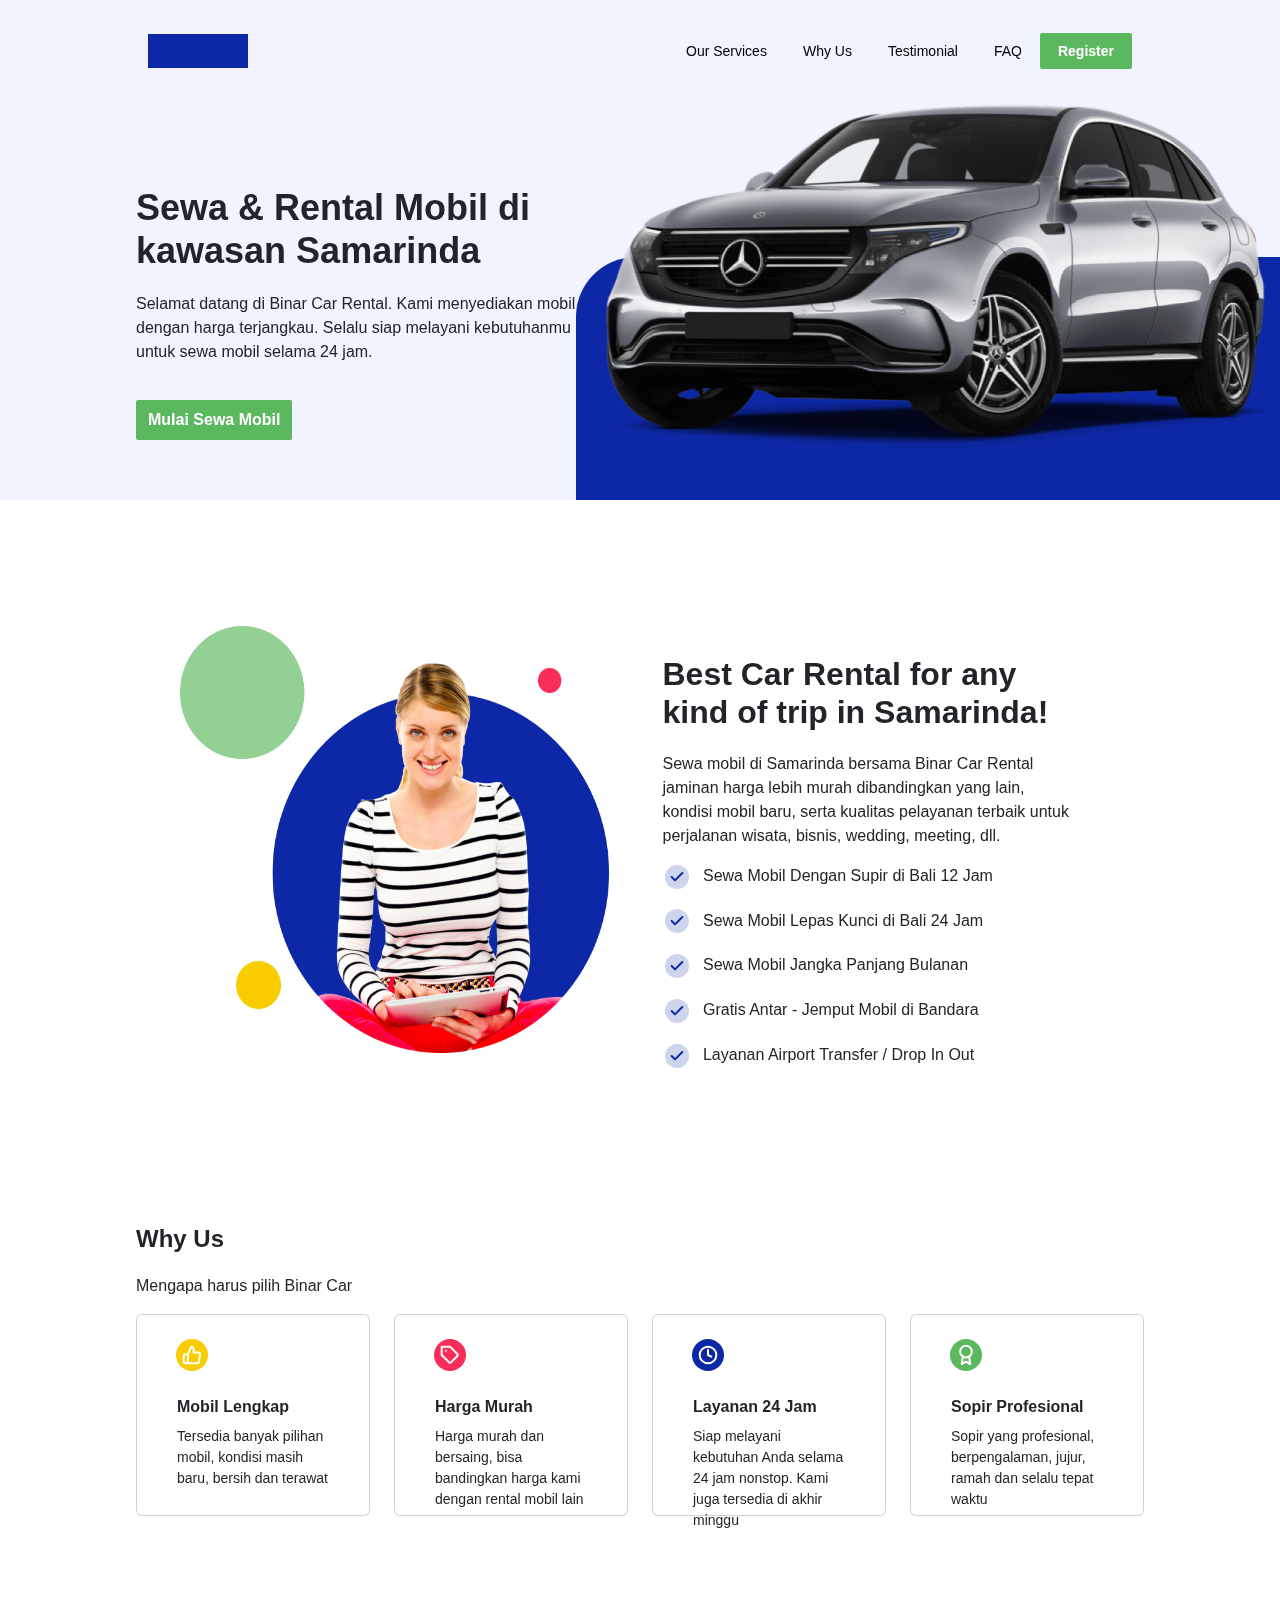
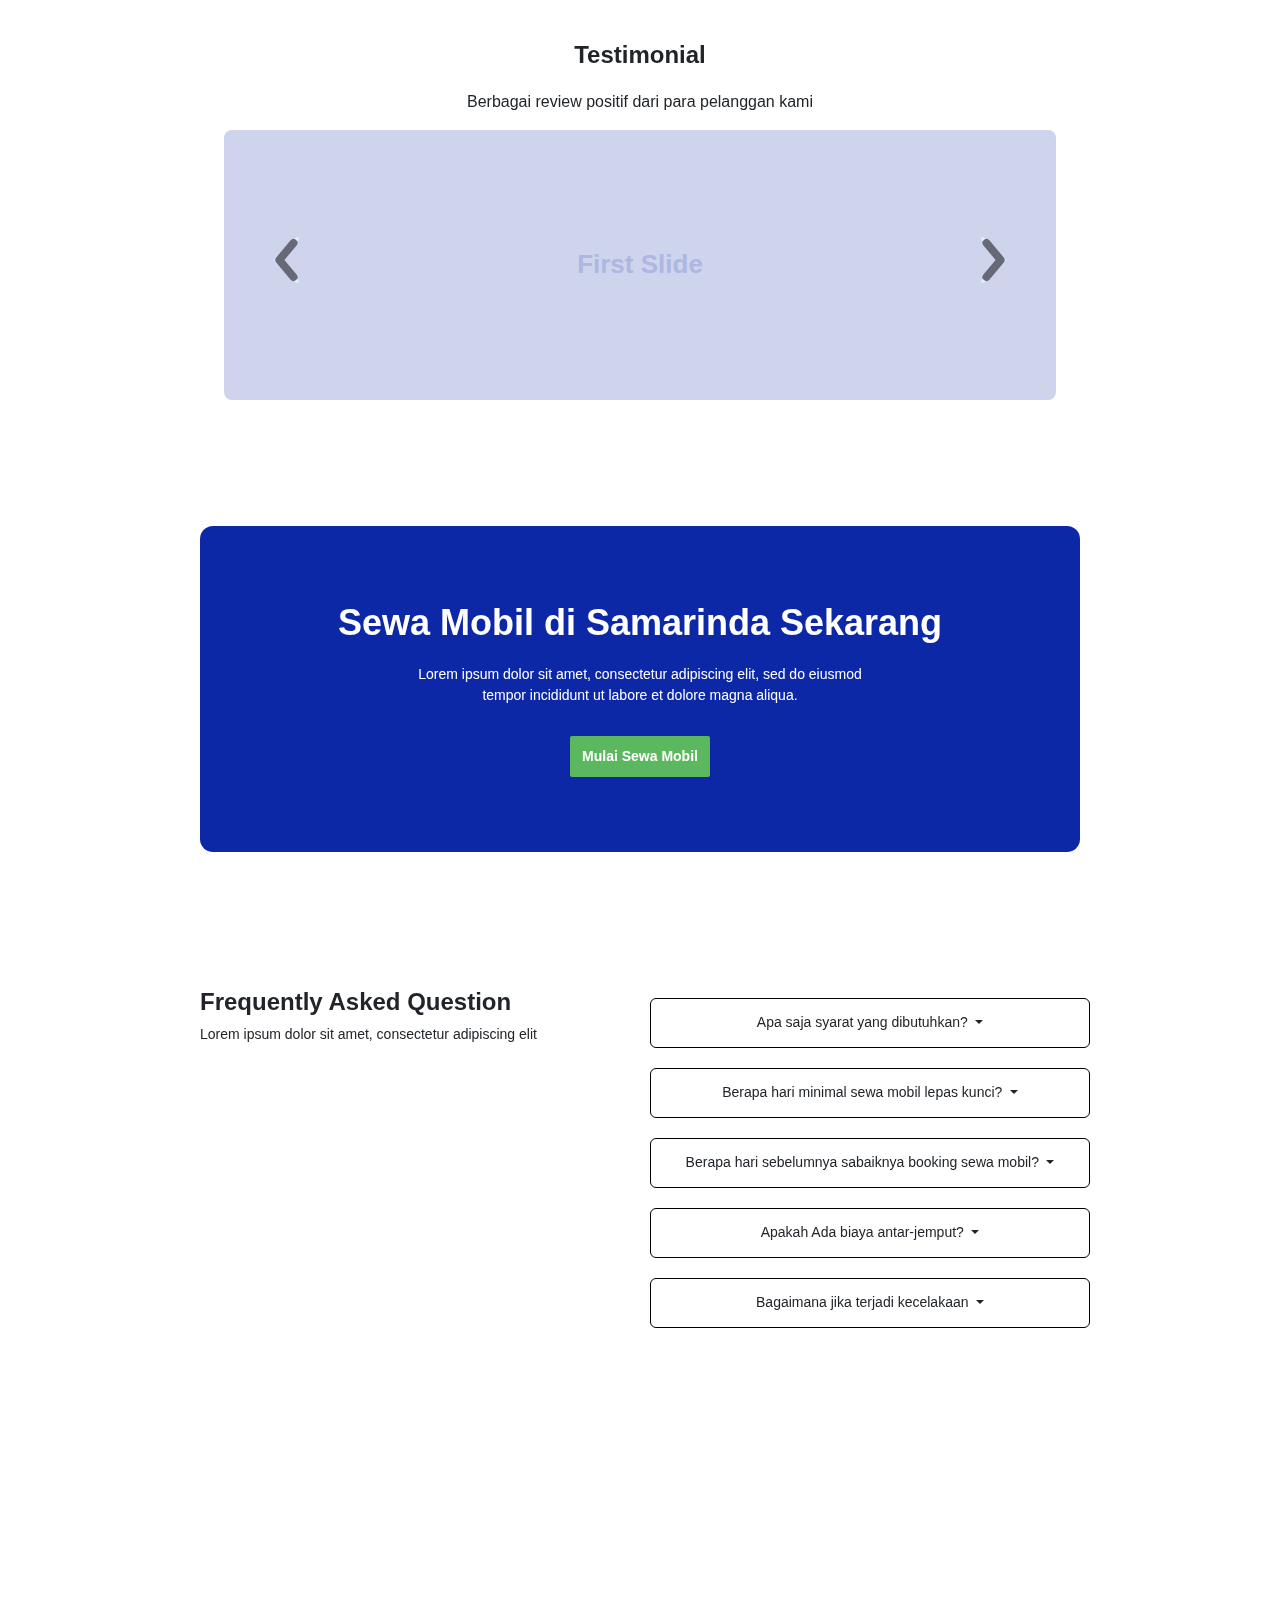
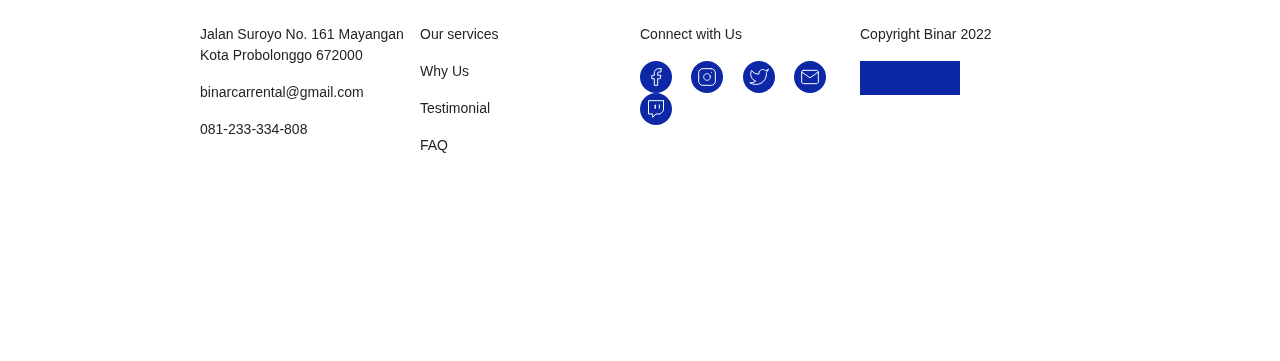
==== index.html @ afb38fce "perpindan seluruh aset ke folder assets" ====
<!DOCTYPE html>
<html lang="en">
<head>
    <meta charset="UTF-8">
    <meta name="viewport" content="width=device-width, initial-scale=1.0">
    <title>Document</title>
    <link rel="stylesheet" href="assets/css/bootstrap.min.css">
    <link rel="stylesheet" href="assets/css/style.css">
    <link href="https://cdn.jsdelivr.net/npm/bootstrap@5.3.1/dist/css/bootstrap.min.css" rel="stylesheet" integrity="sha384-4bw+/aepP/YC94hEpVNVgiZdgIC5+VKNBQNGCHeKRQN+PtmoHDEXuppvnDJzQIu9" crossorigin="anonymous">
</head>
<body>
    <div id="hero">
        <nav id="container-navigation" class="navbar navbar-expand-lg">
            <div class="container-fluid">
                <a class="navbar-brand" href="#"></a>
                <button class="navbar-toggler" type="button" data-bs-toggle="collapse" data-bs-target="#navbarNav" aria-controls="navbarNav" aria-expanded="false" aria-label="Toggle navigation">
                    <span class="navbar-toggler-icon"></span>
                </button>            
                <div id="layer"></div>
                <div class="collapse navbar-collapse" id="navbarNav">
                    <ul class="navbar-nav ms-auto">
                        <li class="nav-item">
                            <a class="nav-link active" aria-current="page" href="#main">Our Services</a>
                        </li>
                        <li class="nav-item ">
                            <a class="nav-link active" href="#why-us">Why Us</a>
                        </li>
                        <li class="nav-item ">
                            <a class="nav-link active" href="#testimonial">Testimonial</a>
                        </li>
                        <li class="nav-item ">
                            <a class="nav-link active" href="#fqa">FAQ</a>
                        </li>
                        <li class="nav-item register-button">
                            <a class="nav-link active" href="#">Register</a>
                        </li>
                    </ul>
                </div>
                <div id="sidebar">
                    <div id="container-sidebar" class="none">
                        <span id="cbr">
                            <a href="#">CBR</a>
                        </span>
                        <span id="exit">
                            <button><img src="assets/img/fi_x.svg" width="24px" alt=""></button>
                        </span>
                    </div>
                </div>
            </div>
        </nav>
        <div id="hero-content">
            <div id="hero-text">
                <h1>Sewa &amp; Rental Mobil di<br>
                    kawasan Samarinda
                </h1>
                <p>
                    Selamat datang di Binar Car Rental. Kami menyediakan mobil kualitas<br>dengan harga terjangkau. Selalu siap melayani kebutuhanmu<br>untuk sewa mobil selama 24 jam.
                </p>
                <a class="nav-link active" href="#">Mulai Sewa Mobil</a>
            </div>
            <div id="hero-image">
                <img src="assets/img/img_car.png" alt="">
            </div>
        </div>
    </div>
    <div id="main" class="d-flex justify-content-center">
        <div id="main-image">
            <img src="assets/img/img_service.png" alt="">
        </div>
        <div id="main-content">
            <h2>Best Car Rental for any kind of trip in Samarinda!</h2>
            <p>Sewa mobil di Samarinda bersama Binar Car Rental jaminan harga lebih murah dibandingkan yang lain, kondisi mobil baru, serta kualitas pelayanan terbaik untuk perjalanan wisata, bisnis, wedding, meeting, dll.</p>
            <ul>
                <li>
                    <img src="assets/img/check-list.svg" alt="" class="check-icon">
                    <span>Sewa Mobil Dengan Supir di Bali 12 Jam</span>
                </li>
                <li>
                    <img src="assets/img/check-list.svg" alt="" class="check-icon">
                    <span>Sewa Mobil Lepas Kunci di Bali 24 Jam</span>
                </li>
                <li>
                    <img src="assets/img/check-list.svg" alt="" class="check-icon">
                    <span>Sewa Mobil Jangka Panjang Bulanan</span>
                </li>
                <li>
                    <img src="assets/img/check-list.svg" alt="" class="check-icon">
                    <span>Gratis Antar - Jemput Mobil di Bandara</span>
                </li>
                <li>
                    <img src="assets/img/check-list.svg" alt="" class="check-icon">
                    <span>Layanan Airport Transfer / Drop In Out</span>
                </li>
            </ul>
        </div>
    </div>
    <div id="why-us">
        <h2>Why Us</h2>
        <p>Mengapa harus pilih Binar Car</p>
        <div id="card">
            <div id="card-container" class="row row-cols-1 row-cols-md-4 g-4">
                <div class="col">
                  <div class="card p-4">
                    <img src="assets/img/icon_complete.svg" class="card-img-top" alt="...">
                    <div class="card-body">
                      <h5 class="card-title">Mobil Lengkap</h5>
                      <p class="card-text">Tersedia banyak pilihan mobil, kondisi masih baru, bersih dan terawat</p>
                    </div>
                  </div>
                </div>
                <div class="col">
                  <div class="card p-4">
                    <img src="assets/img//icon_price.svg" class="card-img-top" alt="...">
                    <div class="card-body">
                      <h5 class="card-title">Harga Murah</h5>
                      <p class="card-text">Harga murah dan bersaing, bisa bandingkan harga kami dengan rental mobil lain</p>
                    </div>
                  </div>
                </div>
                <div class="col">
                  <div class="card p-4">
                    <img src="assets/img/icon_24hrs.svg" class="card-img-top" alt="...">
                    <div class="card-body">
                      <h5 class="card-title">Layanan 24 Jam</h5>
                      <p class="card-text">Siap melayani kebutuhan Anda selama 24 jam nonstop. Kami juga tersedia di akhir minggu</p>
                    </div>
                  </div>
                </div>
                <div class="col">
                  <div class="card p-4">
                    <img src="assets/img/icon_professional.svg" class="card-img-top" alt="...">
                    <div class="card-body">
                      <h5 class="card-title">Sopir Profesional</h5>
                      <p class="card-text">Sopir yang profesional, berpengalaman, jujur, ramah dan selalu tepat waktu</p>
                    </div>
                  </div>
                </div>
              </div>
        </div>
    </div>
    <div id="testimonial">
        <h2>Testimonial</h2>
        <p>Berbagai review positif dari para pelanggan kami</p>
        
        <div id="carouselExample" class="carousel slide">
            <div class="carousel-inner">
                <div class="carousel-item active">
                    <div class="w-100">
                        <p>First Slide</p>
                    </div>
                </div>
                <div class="carousel-item">
                  <div class="w-100">
                        <p>Second Slide</p>
                    </div>
                </div>
                <div class="carousel-item">
                    <div class="w-100">
                        <p>Third Slide</p>
                    </div>
                </div>
            </div>
            <button class="carousel-control-prev" type="button" data-bs-target="#carouselExample" data-bs-slide="prev">
              <img src="assets/img/Left button.svg" class="carousel-control-prev-icon" aria-hidden="true">
              <span class="visually-hidden">Previous</span>
            </button>
            <button class="carousel-control-next" type="button" data-bs-target="#carouselExample" data-bs-slide="next">
              <img src="assets/img/Right button.svg" class="carousel-control-next-icon" aria-hidden="true">
              <span class="visually-hidden">Next</span>
            </button>
          </div>
    
        </div>
    </div>
    <div id="started">
        <div id="container-started">
            <div id="started-content">
                <h2>Sewa Mobil di Samarinda Sekarang</h2>
                <p>Lorem ipsum dolor sit amet, consectetur adipiscing elit, sed do eiusmod tempor incididunt ut labore et dolore magna aliqua. </p>
                <a id="rentcar" class="nav-link active" href="#">Mulai Sewa Mobil</a>
            </div>
        </div>
    </div>
    <div id="fqa">
        <div id="container-fqa">
            <div id="left-fqa">
                <h2>Frequently Asked Question</h2>
                <p>Lorem ipsum dolor sit amet, consectetur adipiscing elit</p>
            </div>
            <div id="right-fqa" class="dropdown">
                <button class="btn dropdown-toggle" type="button" data-bs-toggle="dropdown" aria-expanded="false">
                    Apa saja syarat yang dibutuhkan?
                </button>
                <button class="btn dropdown-toggle" type="button" data-bs-toggle="dropdown" aria-expanded="false">
                    Berapa hari minimal sewa mobil lepas kunci?
                </button>
                <button class="btn dropdown-toggle" type="button" data-bs-toggle="dropdown" aria-expanded="false">
                    Berapa hari sebelumnya sabaiknya booking sewa mobil?
                </button>
                <button class="btn dropdown-toggle" type="button" data-bs-toggle="dropdown" aria-expanded="false">
                    Apakah Ada biaya antar-jemput?
                </button>
                <button class="btn dropdown-toggle" type="button" data-bs-toggle="dropdown" aria-expanded="false">
                    Bagaimana jika terjadi kecelakaan
                </button>
            </div>
        </div>
    </div>
    <div id="footer">
        <div id="container-footer">
            <div>
                <p>Jalan Suroyo No. 161 Mayangan Kota Probolonggo 672000</p>
                <p>binarcarrental@gmail.com</p>
                <p>081-233-334-808</p>
            </div>
            <div>
                <p>Our services</p>
                <p>Why Us</p>
                <p>Testimonial</p>
                <p>FAQ</p>
            </div>
            <div class="connect">
                <p>Connect with Us</p>
                <div class="social">
                    <img src="assets/img/icon_facebook.svg" alt="">
                    <img src="assets/img/icon_instagram.svg" alt="">
                    <img src="assets/img/icon_twitter.svg" alt="">
                    <img src="assets/img/icon_mail.svg" alt="">
                    <img src="assets/img/icon_twitch.svg" alt="">
                </div>
            </div>
            <div>
                <p>Copyright Binar 2022</p>
                <a id="copyright" href="#"></a>
            </div>
        </div>
    </div>
<script src="assets/js/bootstrap.min.js"></script>
<script src="assets/js/script.js"></script>
<script src="https://cdn.jsdelivr.net/npm/bootstrap@5.3.1/dist/js/bootstrap.bundle.min.js" integrity="sha384-HwwvtgBNo3bZJJLYd8oVXjrBZt8cqVSpeBNS5n7C8IVInixGAoxmnlMuBnhbgrkm" crossorigin="anonymous"></script>
</body>
</html>
---- assets/css/style.css ----
*{
    font-family: Helvetica;
    padding:0;
    margin:0
    line-height:20px;
    /* border:1px solid black; */
}

#container-navigation{
    /* background-color:#F1F3FF; */
}

#hero{
    padding:25px 136px;
    height:500px;
    background-color:#F1F3FF;
    position:relative;
    width:100vw;
}


#layer{
    position: fixed;
    top: 0;
    bottom: 0;
    left: 0;
    right: 0;
    background-color: black;
    opacity: 0;
    z-index: -1;
    transition: opacity 0.3s ease;
}

.navbar-brand{
    background-color:#0D28A6;
    width:100px;
    height:34px;
}

#sidebar{
    position: fixed;
    top: 0;
    bottom: 0;
    left: 50%;
    right: 0;
    background-color: white;
    opacity: 0.1;
    z-index: -1;
    padding:20px;
}

#sidebar a{
    text-decoration:none;
    font-size:14px;
    font-weight:700;
    color: black;
}

#sidebar #exit{
    float:right;
}


#layer.active {
    opacity: 0.4;
    z-index: 1;
}

#sidebar.active{
    opacity: 1;
    z-index: 2;
}

.display{
    display:block;
}

.none{
    display:none;
}

#container-sidebar{
    z-index:4;
    /* background-color:#0D28A6; */
}

#navbarNav ul li{
    padding:0 10px;
    font-weight: 400;
    font-size: 14px;
    line-height:20px;
}

#navbarNav ul li button{
    margin-top:-5px;
}

#navbarNav ul .register-button{
    background-color:#5CB85F;
    font-weight:700;
    border-radius:2px;
}

#navbarNav ul .register-button a{
    color:white;
}

#hero-image{
    position:absolute;
    right:0;
    bottom:0;
}

#hero-image img{
    width:704px;
    height:407px;
}

#hero-text{
    position:absolute;
    bottom:60px;
}

#hero-text h1{
    font-weight:700;
    font-size:36px;
    margin-bottom:20px;
}

#hero-text a{
    background-color:#5CB85F;
    display:inline-block;
    color:white;
    padding:8px 12px;
    border-radius:2px;
    font-weight:700;
    margin-top:20px;
}

#main{
    margin-top:100px;
    padding:25px 136px;
    height:500px;
    position:relative;
    display:flex;
    gap:24px;
}

#main-image img{
    width:429px;
    height:428px;
}

#main-content{
    width:468px;
    padding:30px;
    height:356px;
}

#main-content ul{
    list-style-type:none;
    margin-left:-30px;
}

#main-content ul li{
    margin-bottom:20px;
}

#main-content ul li span{
    margin-left:10px;
}

#main h2{
    font-weight:700; 
    margin-bottom:20px;  
}

#why-us{
    margin-top:100px;
    padding:25px 136px;
}

#why-us h2{
    font-size:24px;
    font-weight:700;
    margin-bottom:20px;
}

#card img{
    width:32px;
    margin-left:15px;
}

#card .card-title{
    font-size:16px;
    font-weight:700;
    margin: 10px 0;
}

#card .card-text{
    font-size:14px;
}

#card-container .card-body{
    height:120px;
}

#testimonial {
    width:832px;
    margin:auto;
    text-align:center;
    margin-top:100px;
}

#testimonial h2{
    font-size:24px;
    font-weight:700;
    margin-bottom:20px;
}

#testimonial .review{
    background-color:blue;   
}

#carouselExample{
    height:260px;
}

#carouselExample button img{
    width:56.77px;
    height:68px;
}

.carousel-item div{
    background-color:#CFD4ED;
    height:270px;
    display:flex;
    border-radius:8px;
}

.carousel-item div p{
    margin:auto;
    font-size:26px;
    font-weight:700;
    color:#AEB7E1;
}

#started {
    height:326px;
    background-color: #0D28A6;
    margin:136px 200px;
    border-radius:13px;
    display:flex;
}

#container-started{
    margin:auto;
    text-align:center;
}

#container-started h2{
    font-weight:700;
    font-size:36px;
    color:white;
    margin-bottom:20px;
}

#container-started p{
    color:white;
    font-size:14px;
    margin:auto;
    font-weight:300;
    width:468px;
}

#rentcar{
    background-color:#5CB85F;
    color:white;
    width:140px;
    padding:10px;
    margin:auto;
    border-radius:2px;
    font-size:14px;
    font-weight:700;
    margin-top:30px;
}

#fqa {
    margin:136px 200px;
    height:500px;
}

#container-fqa{
    display:flex;
    flex-wrap:wrap;
}

#container-fqa div{
    width:50%;
    height:500px;
}

#left-fqa h2{
    font-size:24px;
    font-weight:700;
}

#left-fqa p{
    font-size:14px;
}

#right-fqa button{
    width:100%;
    display:inline-block;
    margin:10px;
    border:1px solid black;
    height:50px;
    font-size:14px;
}

#footer{
    margin:136px 200px 0 200px;
    height:300px;
}

#container-footer{
    display:flex;
    flex-wrap:wrap;
}

#container-footer div{
    height:300px;
    width:calc(100%/4);
}

#container-footer div p{
    font-size:14px;
}

#container-footer div .social{
    width:100%;
}

#container-footer div .social img{
    margin-right:15px;
    width:32px;
}

#container-footer #copyright{
    background-color:#0D28A6;
    width:100px;
    height:34px;
    display:inline-block;
}

@media only screen and (max-width: 990px) {
    body{
        overflow-x:hidden;
    }

    nav {
        margin-bottom:50px;
    }
    #hero {
        padding:25px;
        height:800px;
    }

    #hero-text{
        width:328px;
        position:static;
        margin:auto;
    }

    #hero-image img{
        width:344.22px;
        height:199px;
    }

    #main{
        flex-wrap:wrap;
        padding:25px;
        height:800px;
    }

    #main-image img{
        width:252px;
        height:228px;
    }

    #main-content h2 {
        margin-top:-50px;
    }

    #why-us{
        padding:25px;
        margin-top:0;
    }

    #why-us h2, #why-us p{
        text-align:center;
    }

    #testimonial{
        width:100vw;
        padding:25px;
        margin-bottom:100px;
    }

    #started{
        margin:20px auto;
        width:90vw;
        padding:100px;
        height:100%;
    }

    #container-started p{
        width:100%;
    }

    #fqa {
        margin:100px auto;
        height:500px;
    }

    #container-fqa div{
        width:100%;
        height:500px;
        text-align:center;
    }

    #right-fqa{
        margin: -400px 20px 0;
    }

    #container-footer div{
        height:140px;
        width:100%;
    }

    #footer{
        margin:20px;
    }

    #container-footer .connect{
        margin-top:40px;
    }
    
  }
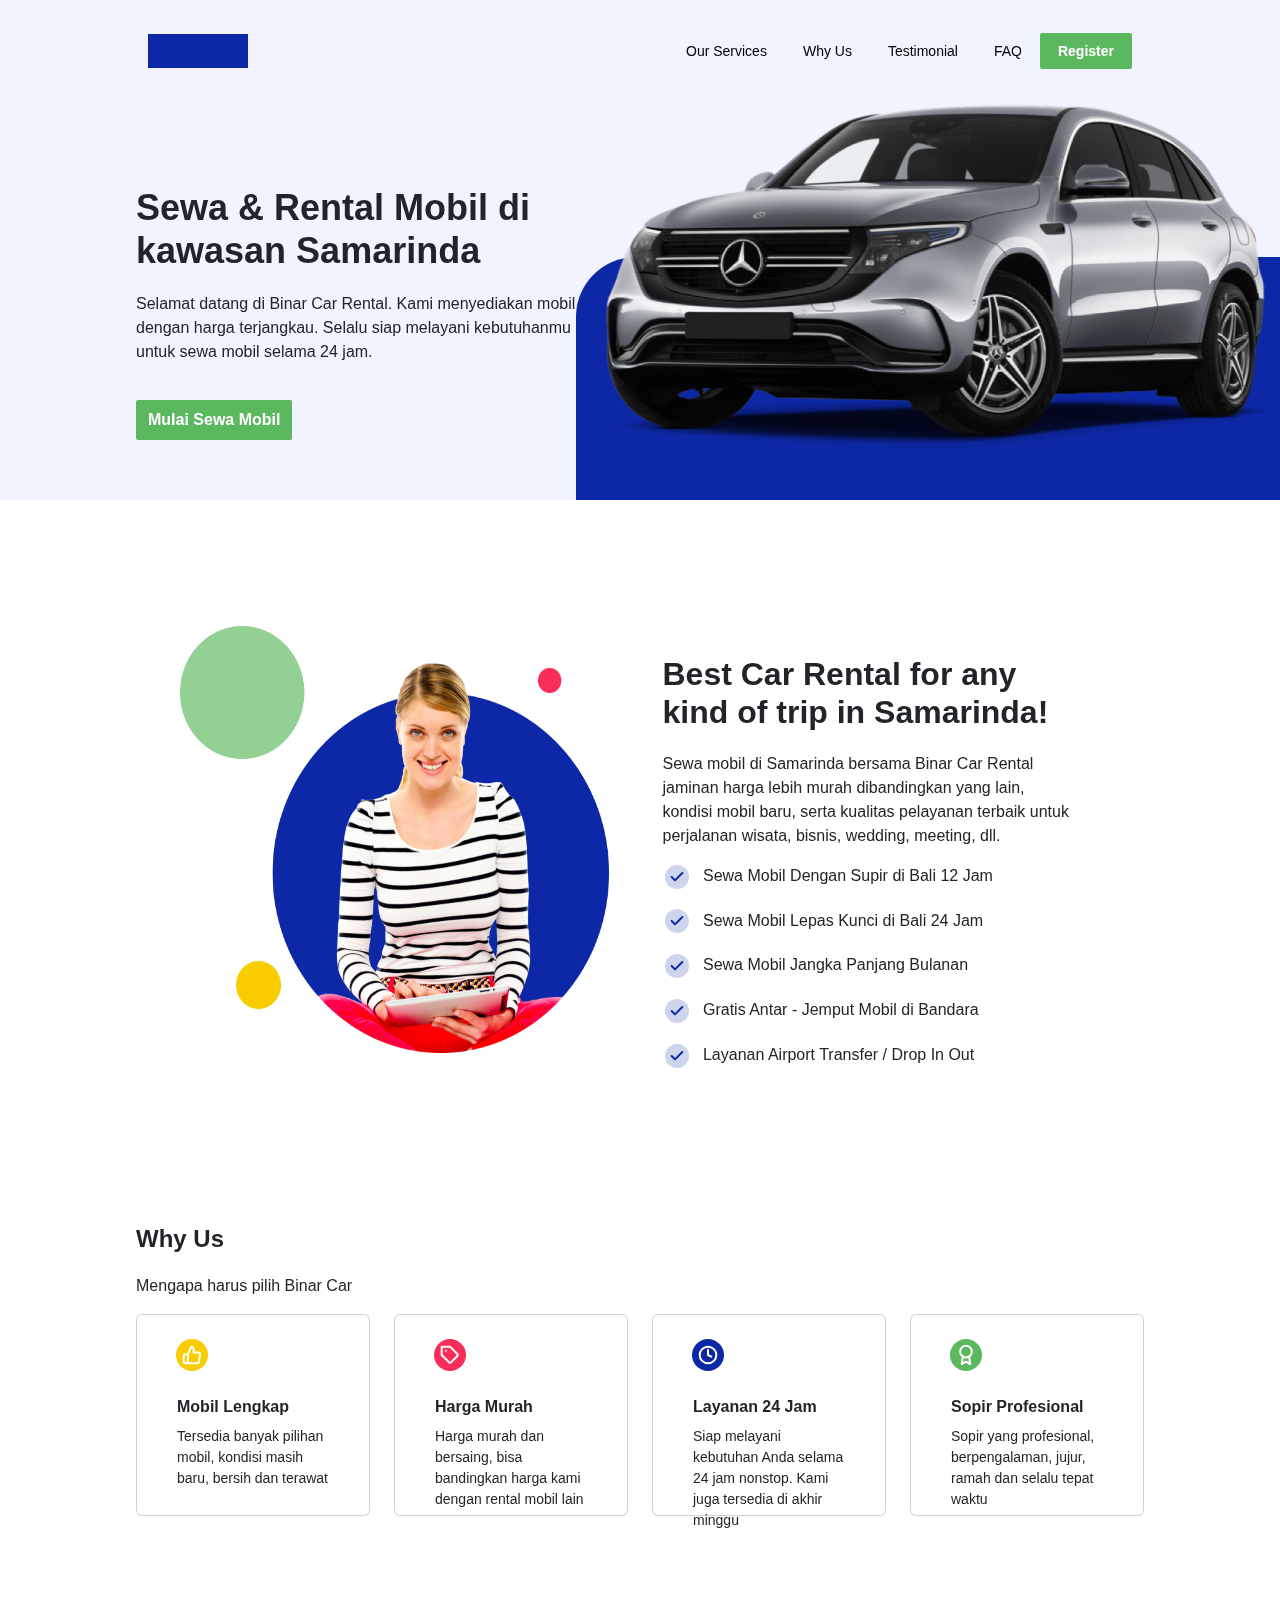
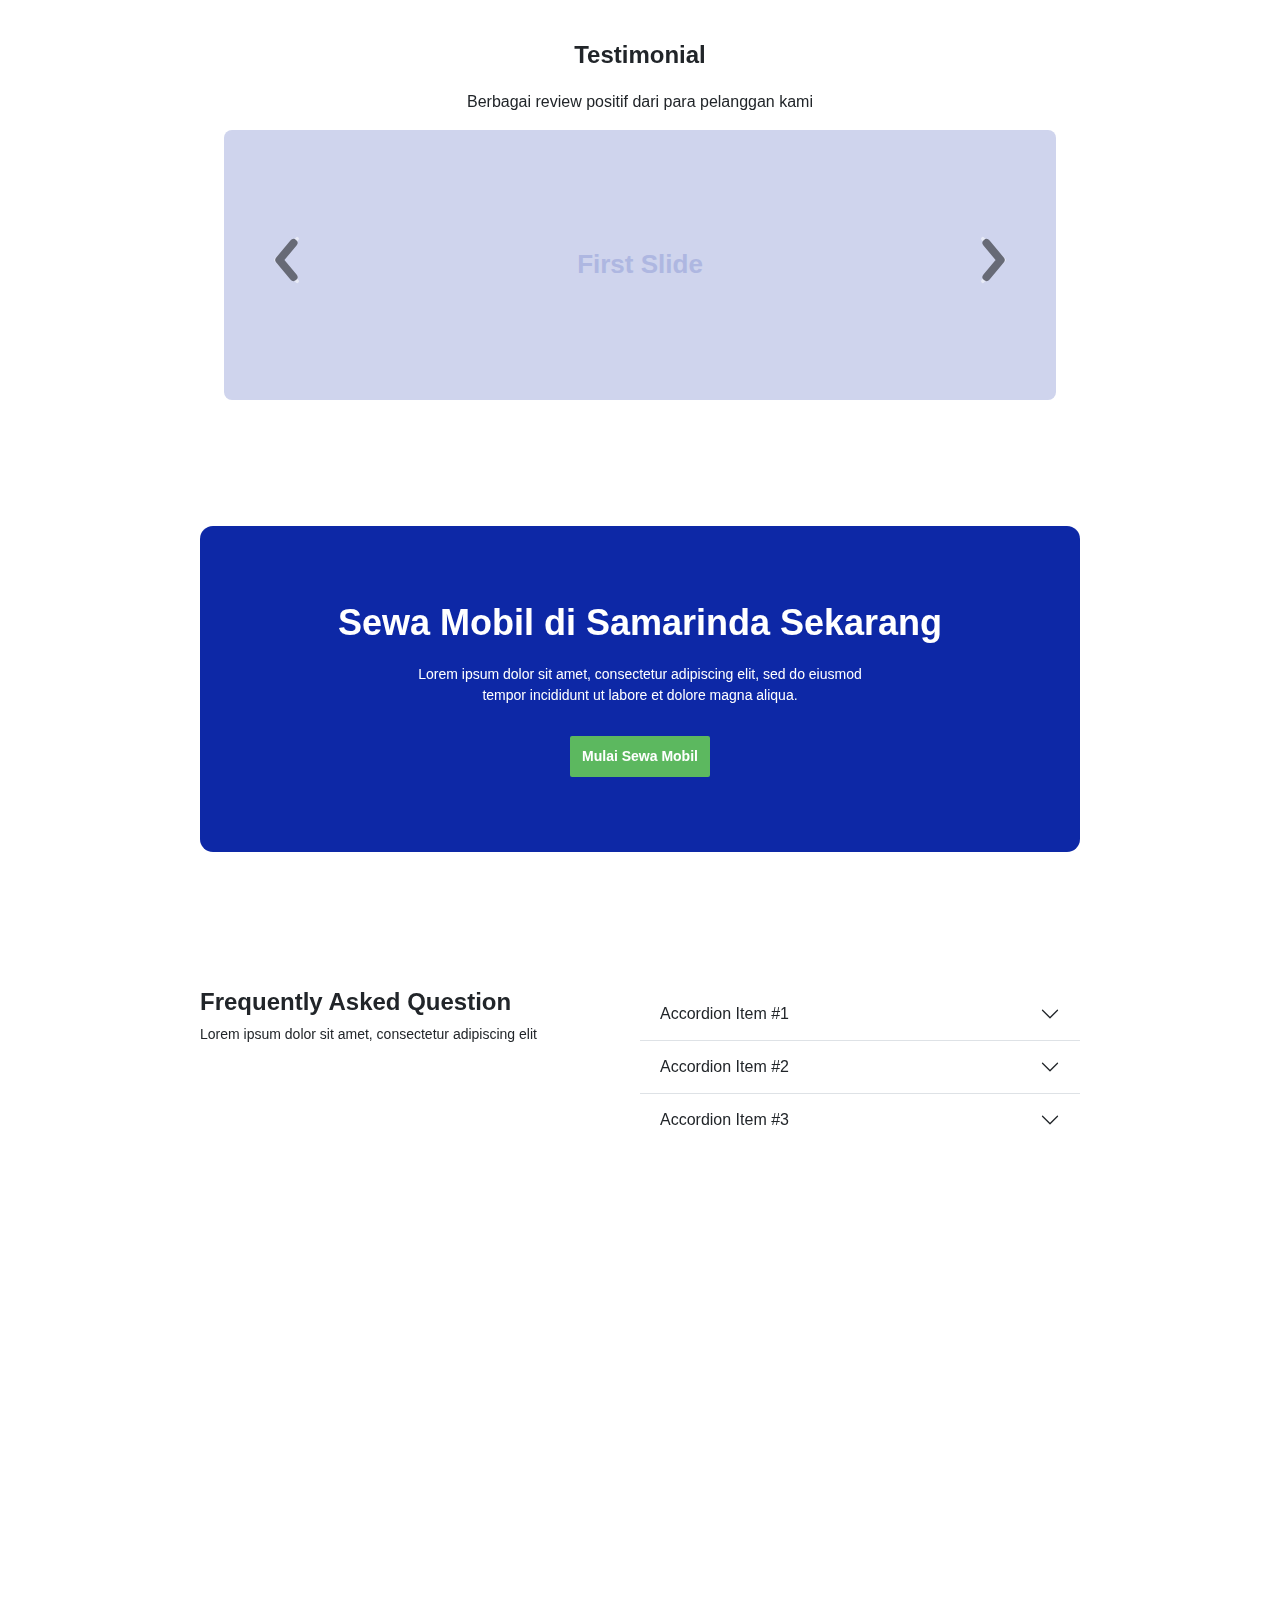
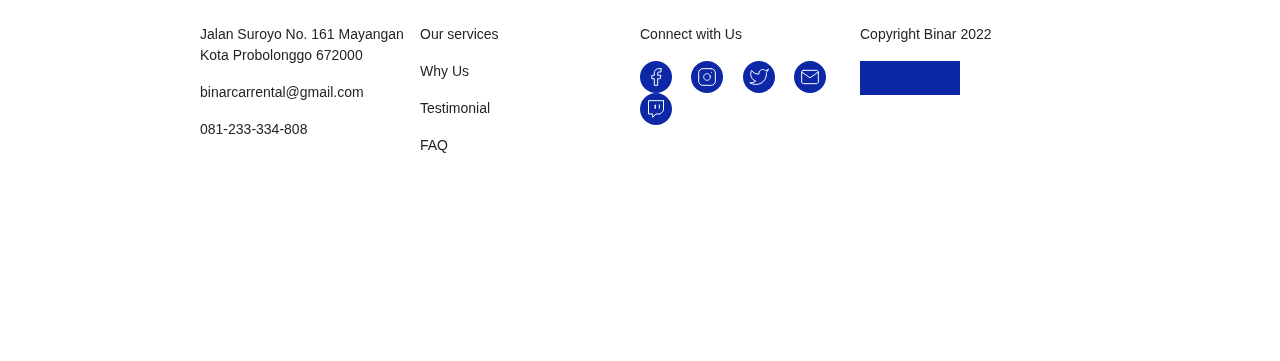
==== commit e3cafeb0: "penambahan accordion pada faq section" ====
--- a/index.html
+++ b/index.html
@@ -188,7 +188,7 @@
                 <p>Lorem ipsum dolor sit amet, consectetur adipiscing elit</p>
             </div>
             <div id="right-fqa" class="dropdown">
-                <button class="btn dropdown-toggle" type="button" data-bs-toggle="dropdown" aria-expanded="false">
+                <!-- <button class="btn dropdown-toggle" type="button" data-bs-toggle="dropdown" aria-expanded="false">
                     Apa saja syarat yang dibutuhkan?
                 </button>
                 <button class="btn dropdown-toggle" type="button" data-bs-toggle="dropdown" aria-expanded="false">
@@ -202,8 +202,42 @@
                 </button>
                 <button class="btn dropdown-toggle" type="button" data-bs-toggle="dropdown" aria-expanded="false">
                     Bagaimana jika terjadi kecelakaan
-                </button>
-            </div>
+                </button> -->
+                
+                <div class="accordion accordion-flush" id="accordionFlushExample">
+                    <div class="accordion-item">
+                      <h2 class="accordion-header">
+                        <button class="accordion-button collapsed" type="button" data-bs-toggle="collapse" data-bs-target="#flush-collapseOne" aria-expanded="false" aria-controls="flush-collapseOne">
+                          Accordion Item #1
+                        </button>
+                      </h2>
+                      <div id="flush-collapseOne" class="accordion-collapse collapse" data-bs-parent="#accordionFlushExample">
+                        <div class="accordion-body">Placeholder content for this accordion, which is intended to demonstrate the <code>.accordion-flush</code> class. This is the first item's accordion body.</div>
+                      </div>
+                    </div>
+                    <div class="accordion-item">
+                      <h2 class="accordion-header">
+                        <button class="accordion-button collapsed" type="button" data-bs-toggle="collapse" data-bs-target="#flush-collapseTwo" aria-expanded="false" aria-controls="flush-collapseTwo">
+                          Accordion Item #2
+                        </button>
+                      </h2>
+                      <div id="flush-collapseTwo" class="accordion-collapse collapse" data-bs-parent="#accordionFlushExample">
+                        <div class="accordion-body">Placeholder content for this accordion, which is intended to demonstrate the <code>.accordion-flush</code> class. This is the second item's accordion body. Let's imagine this being filled with some actual content.</div>
+                      </div>
+                    </div>
+                    <div class="accordion-item">
+                      <h2 class="accordion-header">
+                        <button class="accordion-button collapsed" type="button" data-bs-toggle="collapse" data-bs-target="#flush-collapseThree" aria-expanded="false" aria-controls="flush-collapseThree">
+                          Accordion Item #3
+                        </button>
+                      </h2>
+                      <div id="flush-collapseThree" class="accordion-collapse collapse" data-bs-parent="#accordionFlushExample">
+                        <div class="accordion-body">Placeholder content for this accordion, which is intended to demonstrate the <code>.accordion-flush</code> class. This is the third item's accordion body. Nothing more exciting happening here in terms of content, but just filling up the space to make it look, at least at first glance, a bit more representative of how this would look in a real-world application.</div>
+                      </div>
+                    </div>
+                </div>
+            </div>
+            
         </div>
     </div>
     <div id="footer">
--- a/assets/css/style.css
+++ b/assets/css/style.css
@@ -295,7 +295,7 @@
     flex-wrap:wrap;
 }
 
-#container-fqa div{
+#container-fqa #left-fqa, #container-fqa #right-fqa{
     width:50%;
     height:500px;
 }
@@ -309,14 +309,28 @@
     font-size:14px;
 }
 
-#right-fqa button{
+#right-fqa {
+    width:100%;
+    /* border:2px solid red; */
+}
+
+#accordionFlushExample{
+    width:100%;
+    /* border:1px solid green; */
+}
+
+.accordion-item{
+    /* border:2px solid blue; */
+}
+
+/* #right-fqa accordionFlushExample{
     width:100%;
     display:inline-block;
     margin:10px;
     border:1px solid black;
     height:50px;
     font-size:14px;
-}
+} */
 
 #footer{
     margin:136px 200px 0 200px;
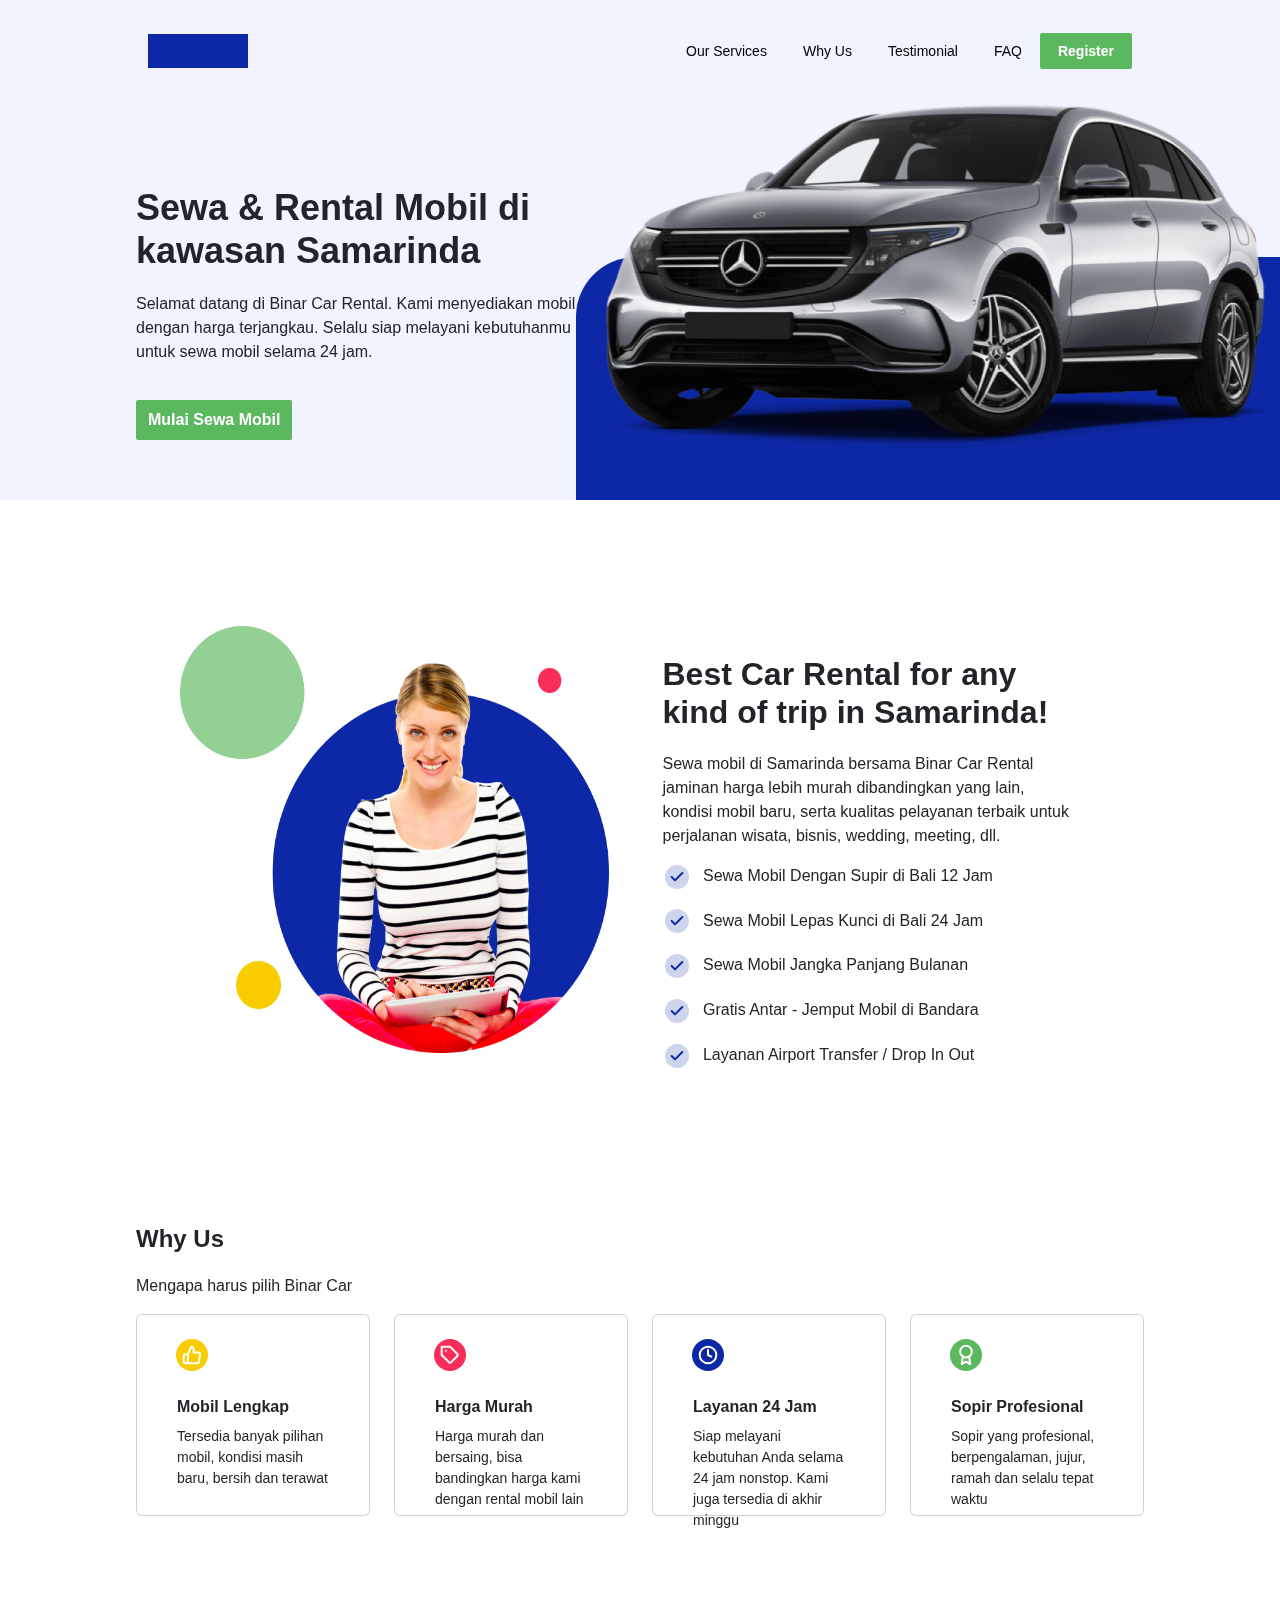
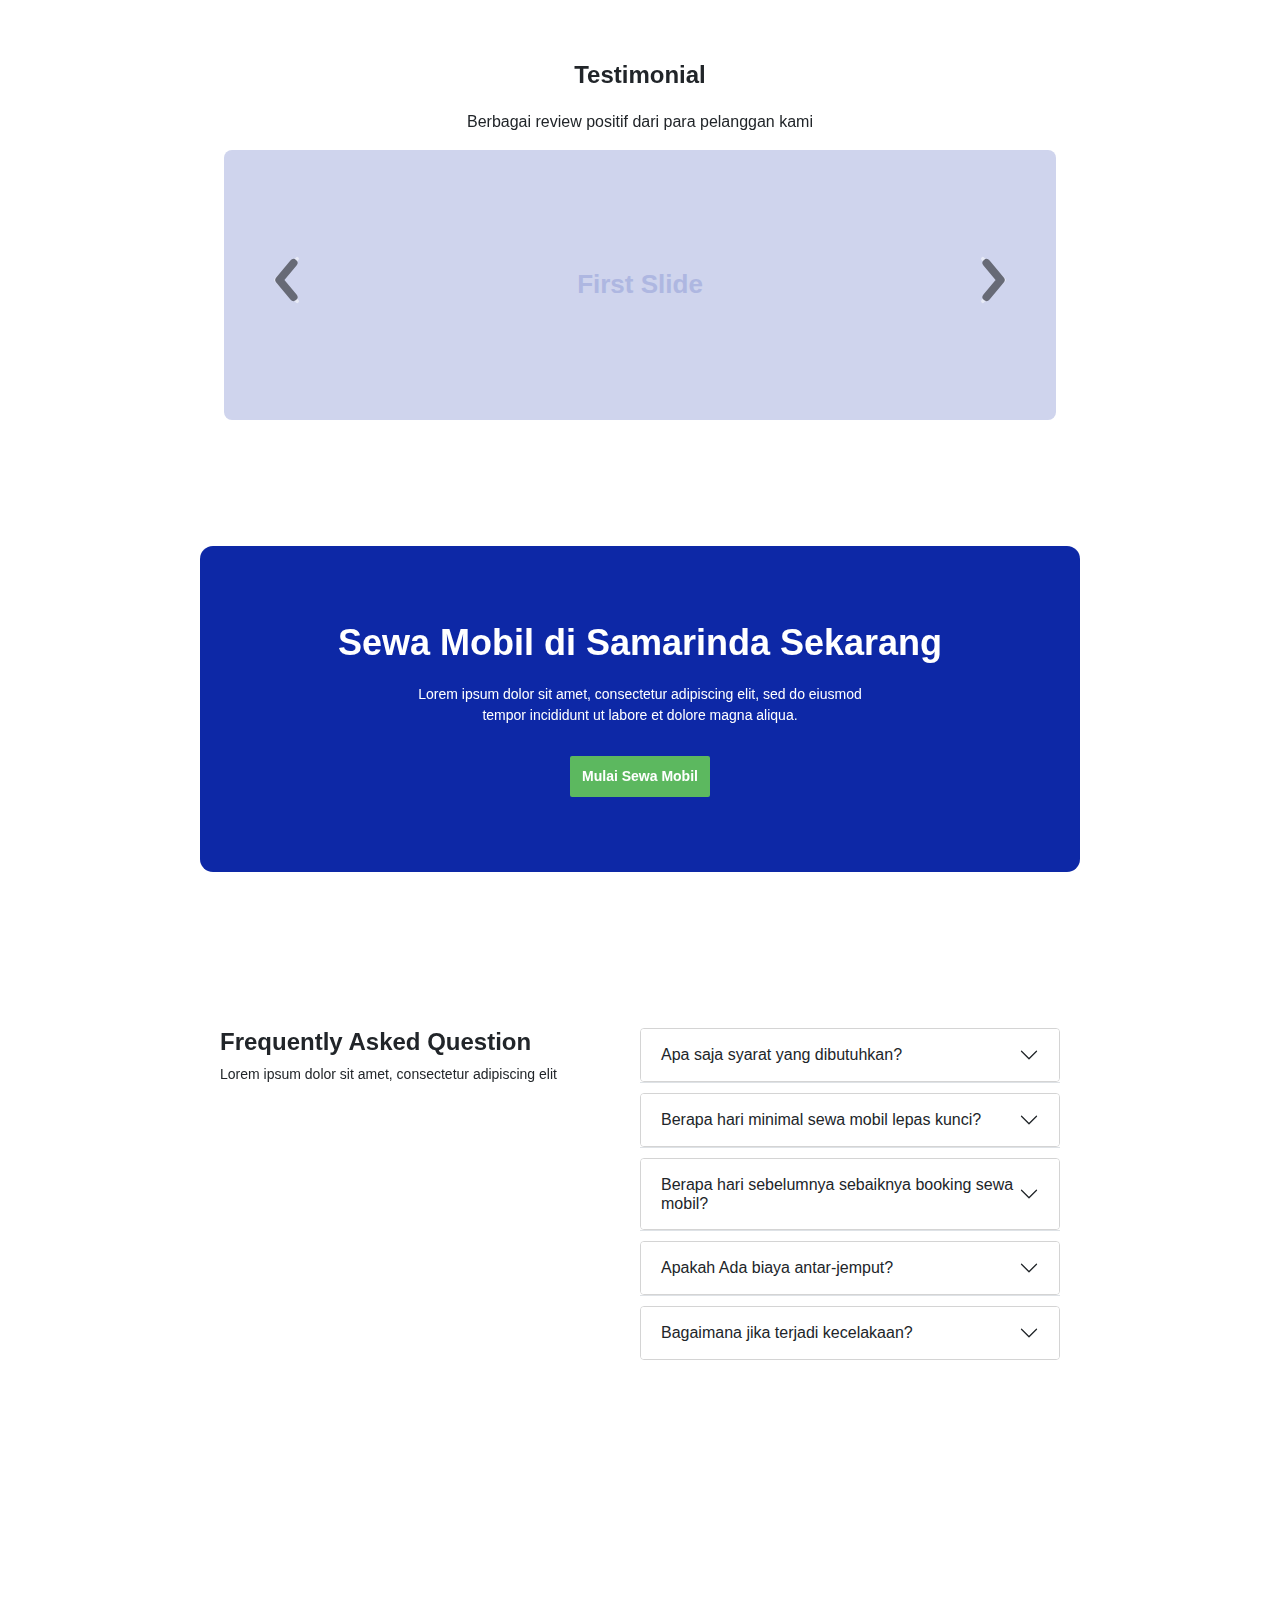
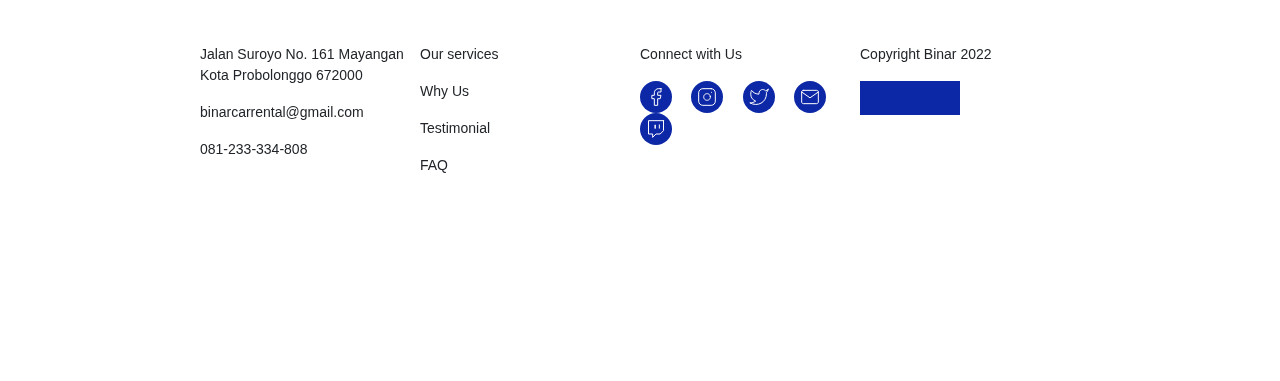
==== commit a2f8298d: "styling faq bagian accordion dan ubah isi konten sesuai UI figma" ====
--- a/index.html
+++ b/index.html
@@ -188,51 +188,56 @@
                 <p>Lorem ipsum dolor sit amet, consectetur adipiscing elit</p>
             </div>
             <div id="right-fqa" class="dropdown">
-                <!-- <button class="btn dropdown-toggle" type="button" data-bs-toggle="dropdown" aria-expanded="false">
-                    Apa saja syarat yang dibutuhkan?
-                </button>
-                <button class="btn dropdown-toggle" type="button" data-bs-toggle="dropdown" aria-expanded="false">
-                    Berapa hari minimal sewa mobil lepas kunci?
-                </button>
-                <button class="btn dropdown-toggle" type="button" data-bs-toggle="dropdown" aria-expanded="false">
-                    Berapa hari sebelumnya sabaiknya booking sewa mobil?
-                </button>
-                <button class="btn dropdown-toggle" type="button" data-bs-toggle="dropdown" aria-expanded="false">
-                    Apakah Ada biaya antar-jemput?
-                </button>
-                <button class="btn dropdown-toggle" type="button" data-bs-toggle="dropdown" aria-expanded="false">
-                    Bagaimana jika terjadi kecelakaan
-                </button> -->
                 
                 <div class="accordion accordion-flush" id="accordionFlushExample">
                     <div class="accordion-item">
-                      <h2 class="accordion-header">
+                      <h2 class="accordion-header fqa-button">
                         <button class="accordion-button collapsed" type="button" data-bs-toggle="collapse" data-bs-target="#flush-collapseOne" aria-expanded="false" aria-controls="flush-collapseOne">
-                          Accordion Item #1
+                        Apa saja syarat yang dibutuhkan?
                         </button>
                       </h2>
                       <div id="flush-collapseOne" class="accordion-collapse collapse" data-bs-parent="#accordionFlushExample">
-                        <div class="accordion-body">Placeholder content for this accordion, which is intended to demonstrate the <code>.accordion-flush</code> class. This is the first item's accordion body.</div>
-                      </div>
-                    </div>
-                    <div class="accordion-item">
-                      <h2 class="accordion-header">
+                        <div class="accordion-body">Untuk menyewa mobil di perusahaan kami, Anda perlu memiliki SIM (Surat Izin Mengemudi) yang masih berlaku, kartu identitas diri yang sah, dan deposit sesuai dengan jenis mobil yang Anda pilih. Deposit akan dikembalikan setelah mobil dikembalikan dalam kondisi baik.</div>
+                      </div>
+                    </div>
+                    <div class="accordion-item">
+                      <h2 class="accordion-header fqa-button">
                         <button class="accordion-button collapsed" type="button" data-bs-toggle="collapse" data-bs-target="#flush-collapseTwo" aria-expanded="false" aria-controls="flush-collapseTwo">
-                          Accordion Item #2
+                            Berapa hari minimal sewa mobil lepas kunci?
                         </button>
                       </h2>
                       <div id="flush-collapseTwo" class="accordion-collapse collapse" data-bs-parent="#accordionFlushExample">
-                        <div class="accordion-body">Placeholder content for this accordion, which is intended to demonstrate the <code>.accordion-flush</code> class. This is the second item's accordion body. Let's imagine this being filled with some actual content.</div>
-                      </div>
-                    </div>
-                    <div class="accordion-item">
-                      <h2 class="accordion-header">
+                        <div class="accordion-body">Hari minimal sewa mobil lepas kunci di perusahaan kami adalah 1 hari (24 jam). Jika Anda membutuhkan waktu lebih singkat, Anda masih akan dikenakan biaya sewa untuk 1 hari penuh.</div>
+                      </div>
+                    </div>
+                    <div class="accordion-item">
+                      <h2 class="accordion-header fqa-button">
                         <button class="accordion-button collapsed" type="button" data-bs-toggle="collapse" data-bs-target="#flush-collapseThree" aria-expanded="false" aria-controls="flush-collapseThree">
-                          Accordion Item #3
+                            Berapa hari sebelumnya sebaiknya booking sewa mobil?
                         </button>
                       </h2>
                       <div id="flush-collapseThree" class="accordion-collapse collapse" data-bs-parent="#accordionFlushExample">
-                        <div class="accordion-body">Placeholder content for this accordion, which is intended to demonstrate the <code>.accordion-flush</code> class. This is the third item's accordion body. Nothing more exciting happening here in terms of content, but just filling up the space to make it look, at least at first glance, a bit more representative of how this would look in a real-world application.</div>
+                        <div class="accordion-body">Kami merekomendasikan Anda untuk melakukan pemesanan sewa mobil secepatnya, minimal 3-7 hari sebelum rencana pemakaian. Hal ini akan membantu kami untuk memastikan ketersediaan mobil yang sesuai dengan kebutuhan Anda.</div>
+                      </div>
+                    </div>
+                    <div class="accordion-item">
+                      <h2 class="accordion-header fqa-button">
+                        <button class="accordion-button collapsed" type="button" data-bs-toggle="collapse" data-bs-target="#flush-collapseFour" aria-expanded="false" aria-controls="flush-collapseFour">
+                            Apakah Ada biaya antar-jemput?
+                        </button>
+                      </h2>
+                      <div id="flush-collapseFour" class="accordion-collapse collapse" data-bs-parent="#accordionFlushExample">
+                        <div class="accordion-body">Ya, kami menyediakan layanan antar-jemput dengan biaya tambahan tergantung lokasi pengantaran. Biaya ini dapat bervariasi berdasarkan jarak dan jenis mobil yang Anda pilih. Untuk informasi lebih lanjut, silakan hubungi tim layanan pelanggan kami.</div>
+                      </div>
+                    </div>
+                    <div class="accordion-item">
+                      <h2 class="accordion-header fqa-button">
+                        <button class="accordion-button collapsed" type="button" data-bs-toggle="collapse" data-bs-target="#flush-collapseFive" aria-expanded="false" aria-controls="flush-collapseFive">
+                            Bagaimana jika terjadi kecelakaan?
+                        </button>
+                      </h2>
+                      <div id="flush-collapseFive" class="accordion-collapse collapse" data-bs-parent="#accordionFlushExample">
+                        <div class="accordion-body">Jika terjadi kecelakaan, segera hubungi tim layanan pelanggan kami dan laporkan kejadian tersebut. Pastikan Anda juga menghubungi pihak berwenang jika diperlukan. Semua mobil kami dilengkapi dengan asuransi standar untuk perlindungan, namun, pastikan untuk membaca dan memahami ketentuan dan tanggung jawab dalam perjanjian sewa kami.</div>
                       </div>
                     </div>
                 </div>
--- a/assets/css/style.css
+++ b/assets/css/style.css
@@ -210,6 +210,7 @@
     margin:auto;
     text-align:center;
     margin-top:100px;
+    padding-top:20px;
 }
 
 #testimonial h2{
@@ -288,6 +289,17 @@
 #fqa {
     margin:136px 200px;
     height:500px;
+    padding:20px;
+}
+
+.fqa-button{
+    border:1px solid #D4D4D4;
+    border-radius:4px;
+    overflow:hidden;
+}
+
+.accordion-item{
+    margin-bottom:10px;
 }
 
 #container-fqa{
@@ -421,6 +433,7 @@
         margin-bottom:100px;
     }
 
+
     #started{
         margin:20px auto;
         width:90vw;
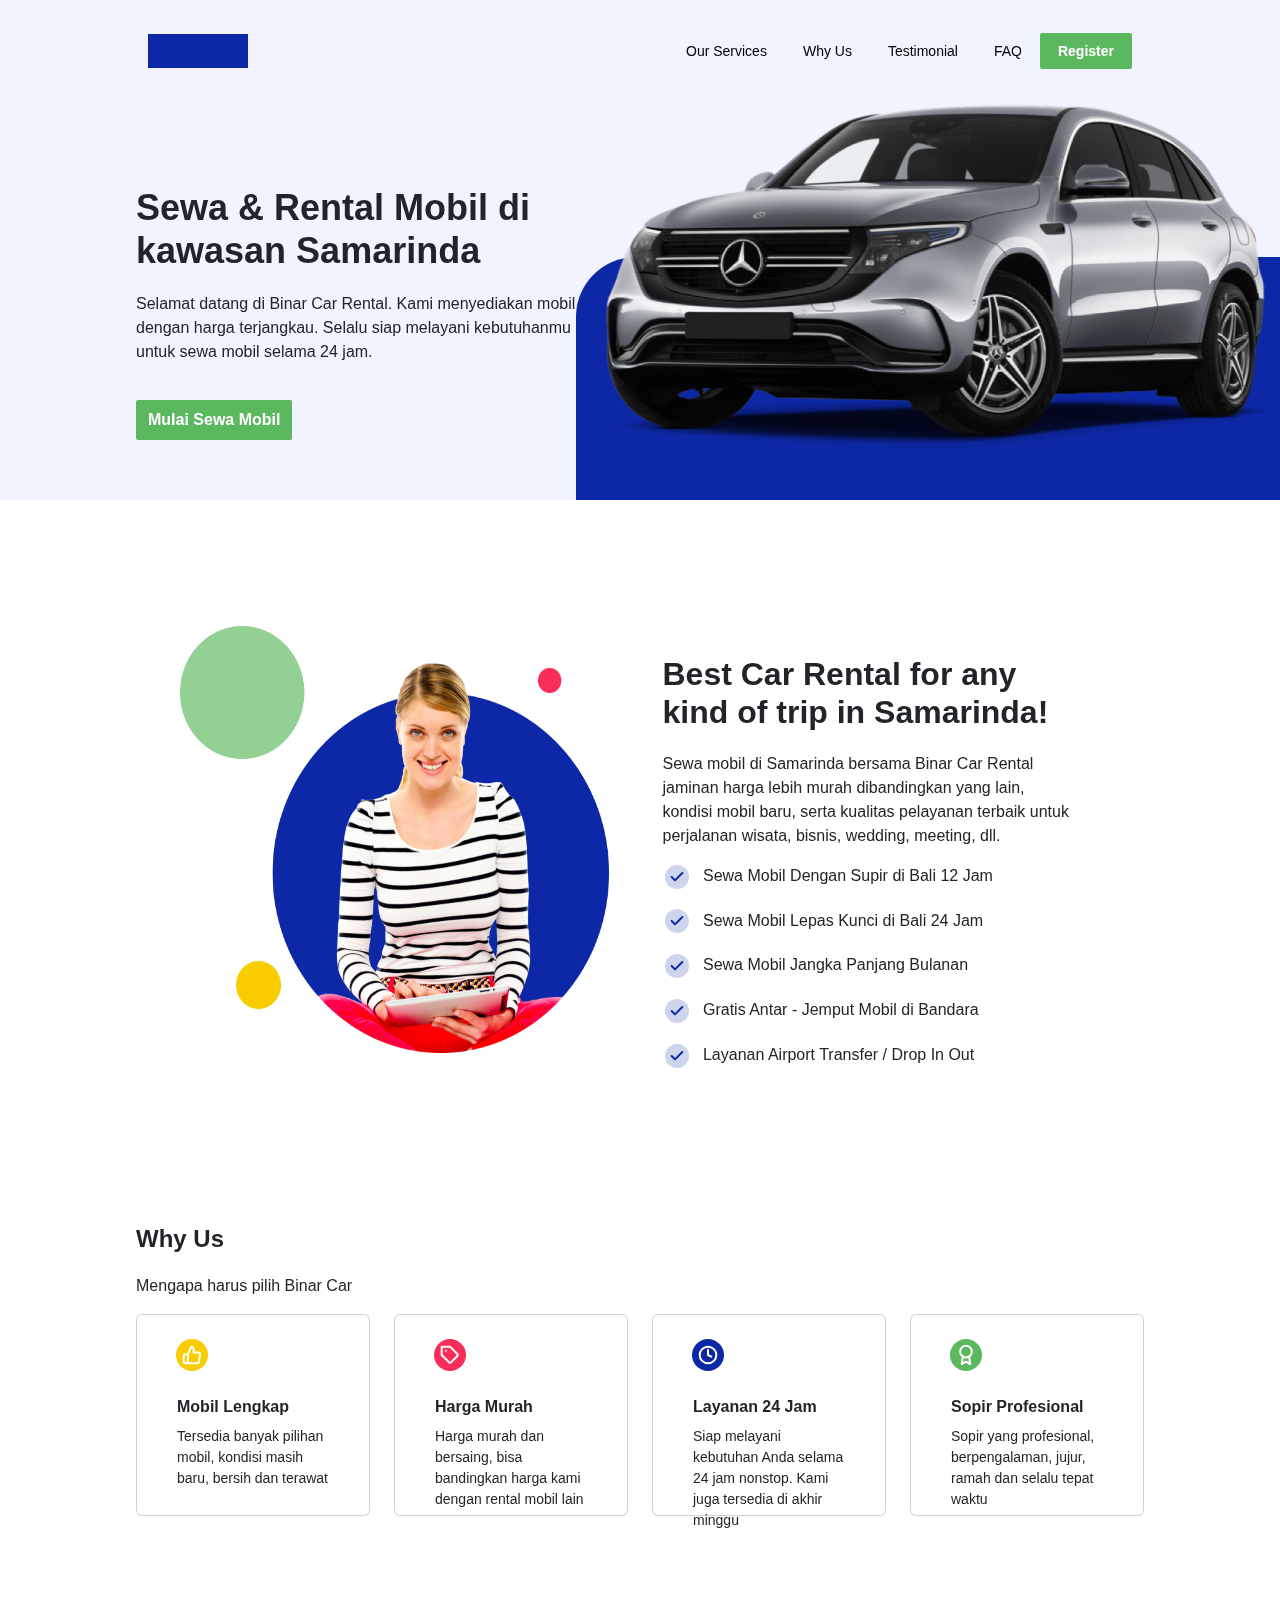
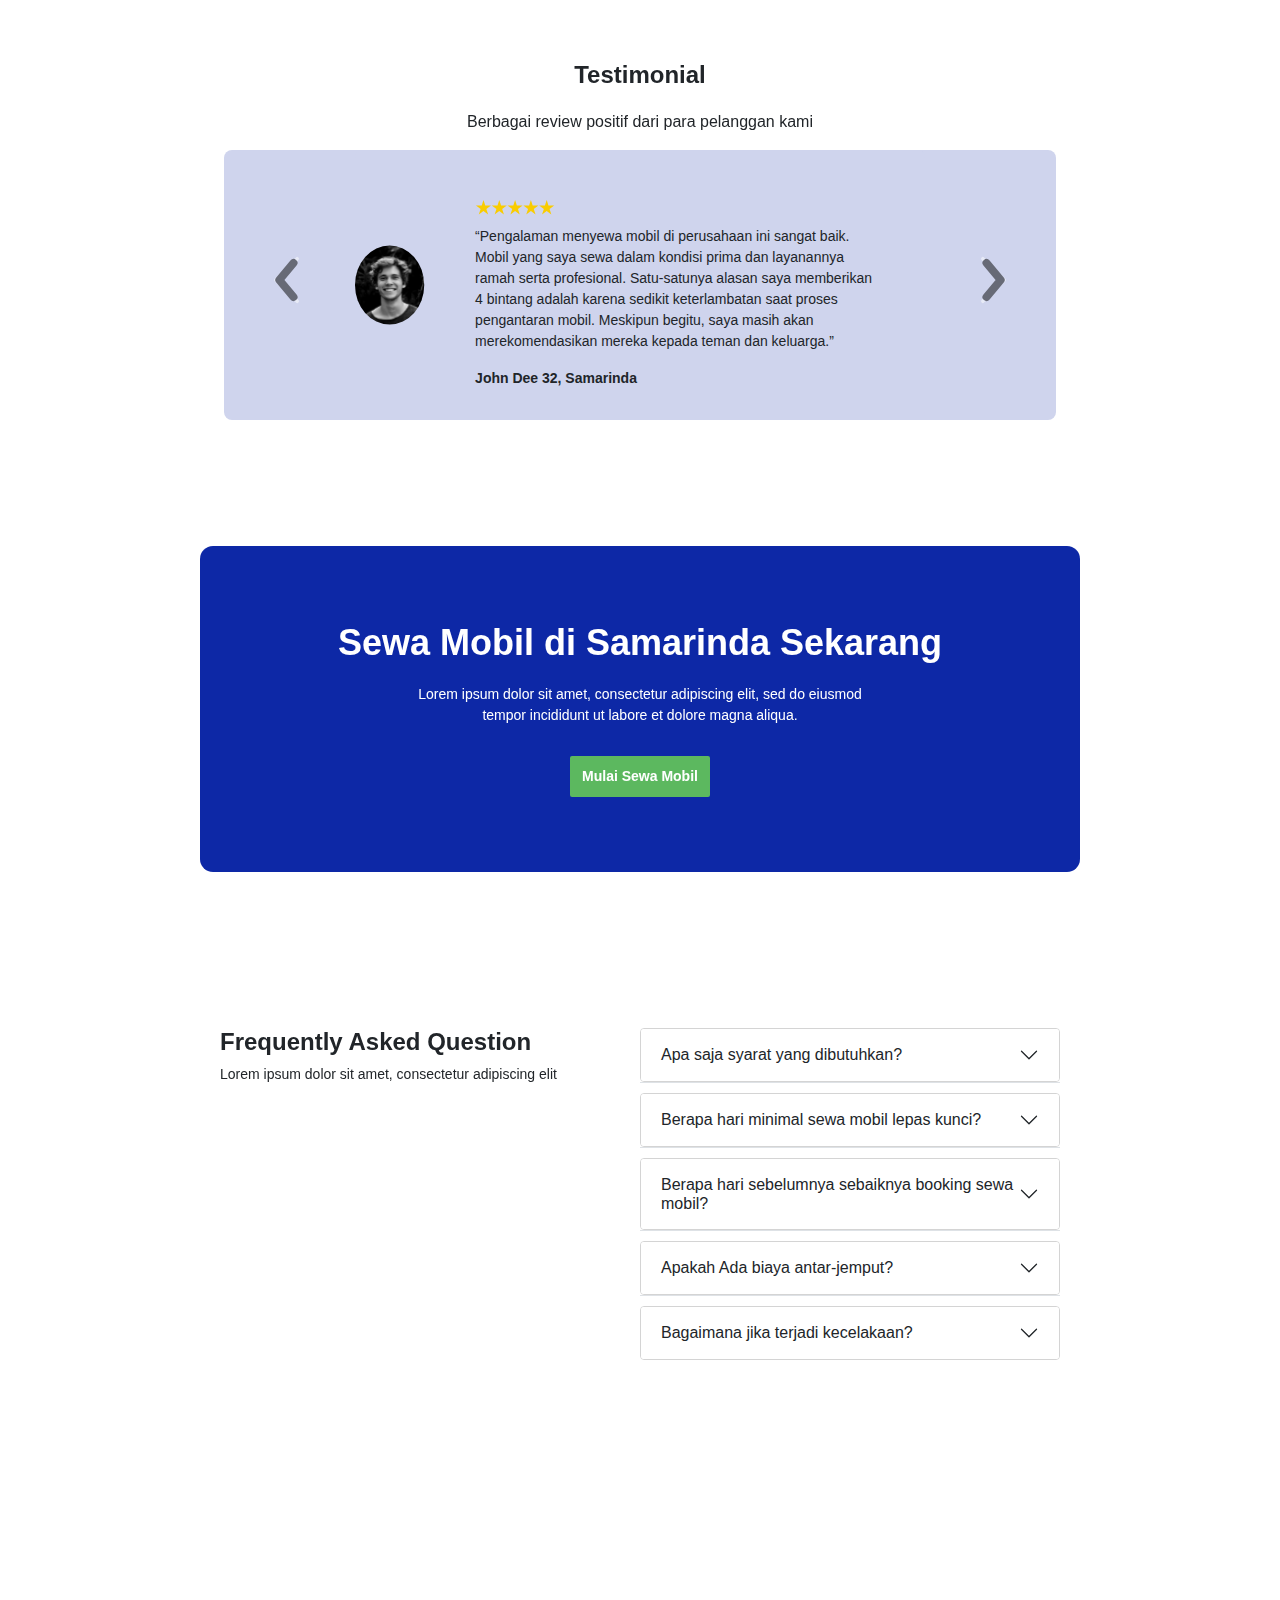
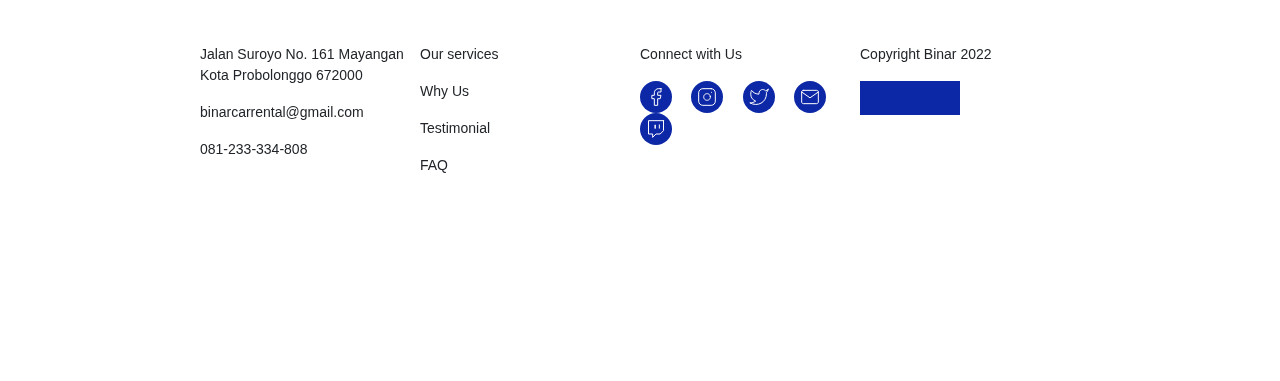
==== commit a9358287: "isi konten testimonial review" ====
--- a/index.html
+++ b/index.html
@@ -146,17 +146,38 @@
             <div class="carousel-inner">
                 <div class="carousel-item active">
                     <div class="w-100">
-                        <p>First Slide</p>
+                        <div class="testimonial-content">
+                            <img src="assets/img/img_photo.svg" alt="" width="70.22px">
+                            <div class="testimonial-review">
+                                <img src="assets/img/Rate.svg" alt="" width="80px" height="16px">
+                                <p>“Pengalaman menyewa mobil di perusahaan ini sangat baik. Mobil yang saya sewa dalam kondisi prima dan layanannya ramah serta profesional. Satu-satunya alasan saya memberikan 4 bintang adalah karena sedikit keterlambatan saat proses pengantaran mobil. Meskipun begitu, saya masih akan merekomendasikan mereka kepada teman dan keluarga.”</p>
+                                <p><strong>John Dee 32, Samarinda</strong></p>
+                            </div>
+                        </div>
                     </div>
                 </div>
                 <div class="carousel-item">
                   <div class="w-100">
-                        <p>Second Slide</p>
+                    <div class="testimonial-content">
+                        <img src="assets/img/img_photo.svg" alt="" width="70.22px">
+                        <div class="testimonial-review">
+                            <img src="assets/img/Rate.svg" alt="" width="80px" height="16px">
+                            <p>“Saya senang dengan pilihan mobil yang variatif dan kondisinya yang terawat dengan baik. Pemesanan online juga sangat mudah. Pada umumnya, pelayanannya memuaskan. Saya memberikan 4 bintang karena tarif sewa sedikit lebih tinggi daripada yang saya harapkan. Namun, kualitas yang didapatkan sebanding dengan harganya.”</p>
+                            <p><strong>Rizky 22, Samarinda</strong></p>
+                        </div>
+                    </div>
                     </div>
                 </div>
                 <div class="carousel-item">
                     <div class="w-100">
-                        <p>Third Slide</p>
+                        <div class="testimonial-content">
+                            <img src="assets/img/img_photo.svg" alt="" width="70.22px">
+                            <div class="testimonial-review">
+                                <img src="assets/img/Rate.svg" alt="" width="80px" height="16px">
+                                <p>“Pertama kali mencoba layanan sewa mobil di sini dan saya cukup puas dengan pengalaman tersebut. Mobil yang disediakan dalam keadaan bersih dan terawat. Saya memberi 4 bintang karena saya rasa ada beberapa opsi tambahan yang bisa ditambahkan untuk memberikan nilai lebih kepada pelanggan.”</p>
+                                <p><strong>Dian 24, Samarinda</strong></p>
+                            </div>
+                        </div>
                     </div>
                 </div>
             </div>
--- a/assets/css/style.css
+++ b/assets/css/style.css
@@ -219,6 +219,27 @@
     margin-bottom:20px;
 }
 
+#carouselExample .testimonial-content{
+    display:flex;
+    margin:auto;
+}
+
+#carouselExample .testimonial-review{
+    display:inline-block;
+    width:500px;
+    padding:50px;
+    text-align:left;
+}
+
+#carouselExample .testimonial-review img{
+    display:inline-block;
+    margin-bottom:10px;
+}
+
+#carouselExample .testimonial-review p{
+    font-size:14px;
+}
+
 #testimonial .review{
     background-color:blue;   
 }
@@ -239,12 +260,12 @@
     border-radius:8px;
 }
 
-.carousel-item div p{
+/* .carousel-item div p{
     margin:auto;
     font-size:26px;
     font-weight:700;
     color:#AEB7E1;
-}
+} */
 
 #started {
     height:326px;
@@ -331,18 +352,6 @@
     /* border:1px solid green; */
 }
 
-.accordion-item{
-    /* border:2px solid blue; */
-}
-
-/* #right-fqa accordionFlushExample{
-    width:100%;
-    display:inline-block;
-    margin:10px;
-    border:1px solid black;
-    height:50px;
-    font-size:14px;
-} */
 
 #footer{
     margin:136px 200px 0 200px;
@@ -420,7 +429,7 @@
 
     #why-us{
         padding:25px;
-        margin-top:0;
+        margin: auto;
     }
 
     #why-us h2, #why-us p{
@@ -430,7 +439,7 @@
     #testimonial{
         width:100vw;
         padding:25px;
-        margin-bottom:100px;
+        margin:100px auto;
     }
 
 
@@ -447,13 +456,17 @@
 
     #fqa {
         margin:100px auto;
-        height:500px;
-    }
-
-    #container-fqa div{
+        height:600px;
+    }
+
+    #container-fqa #left-fqa, #container-fqa #right-fqa{
         width:100%;
-        height:500px;
+        height:600px;
         text-align:center;
+    }
+
+    #accordionFlushExample{
+        margin-top:-100px;
     }
 
     #right-fqa{
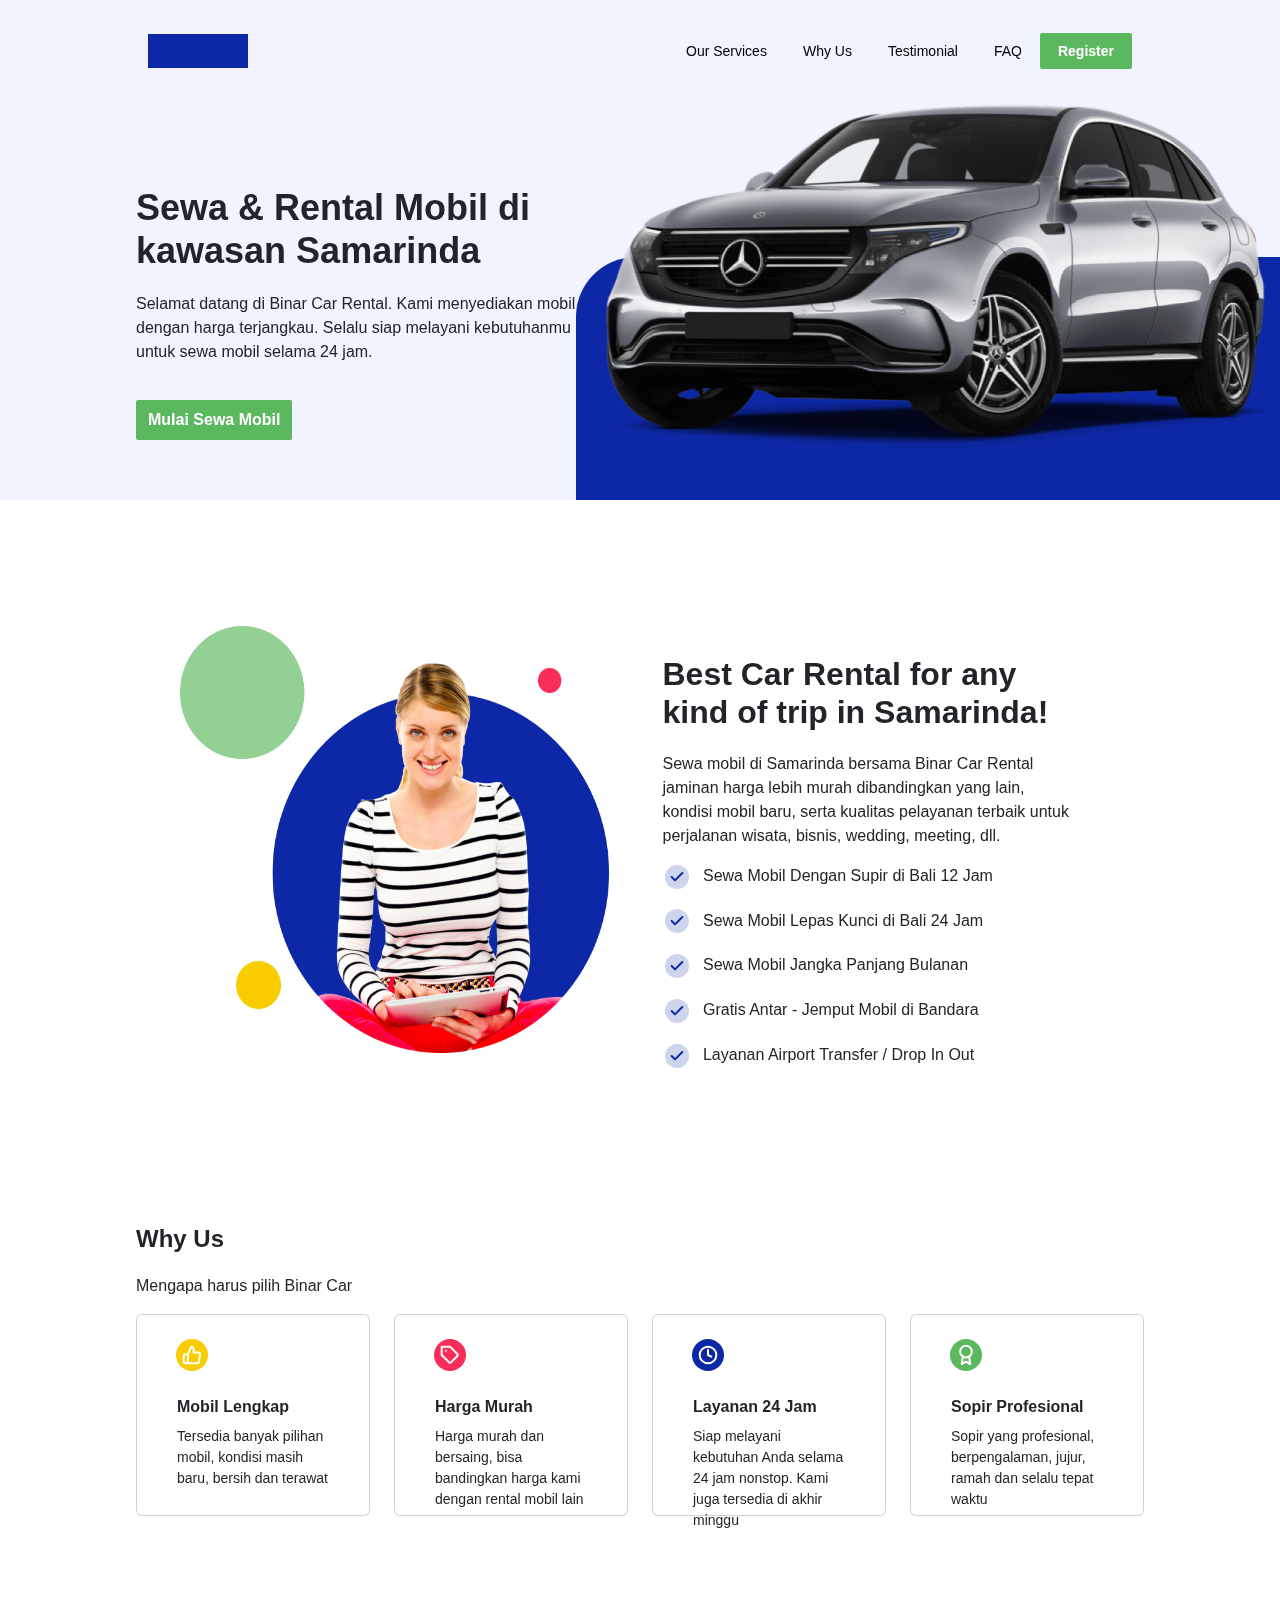
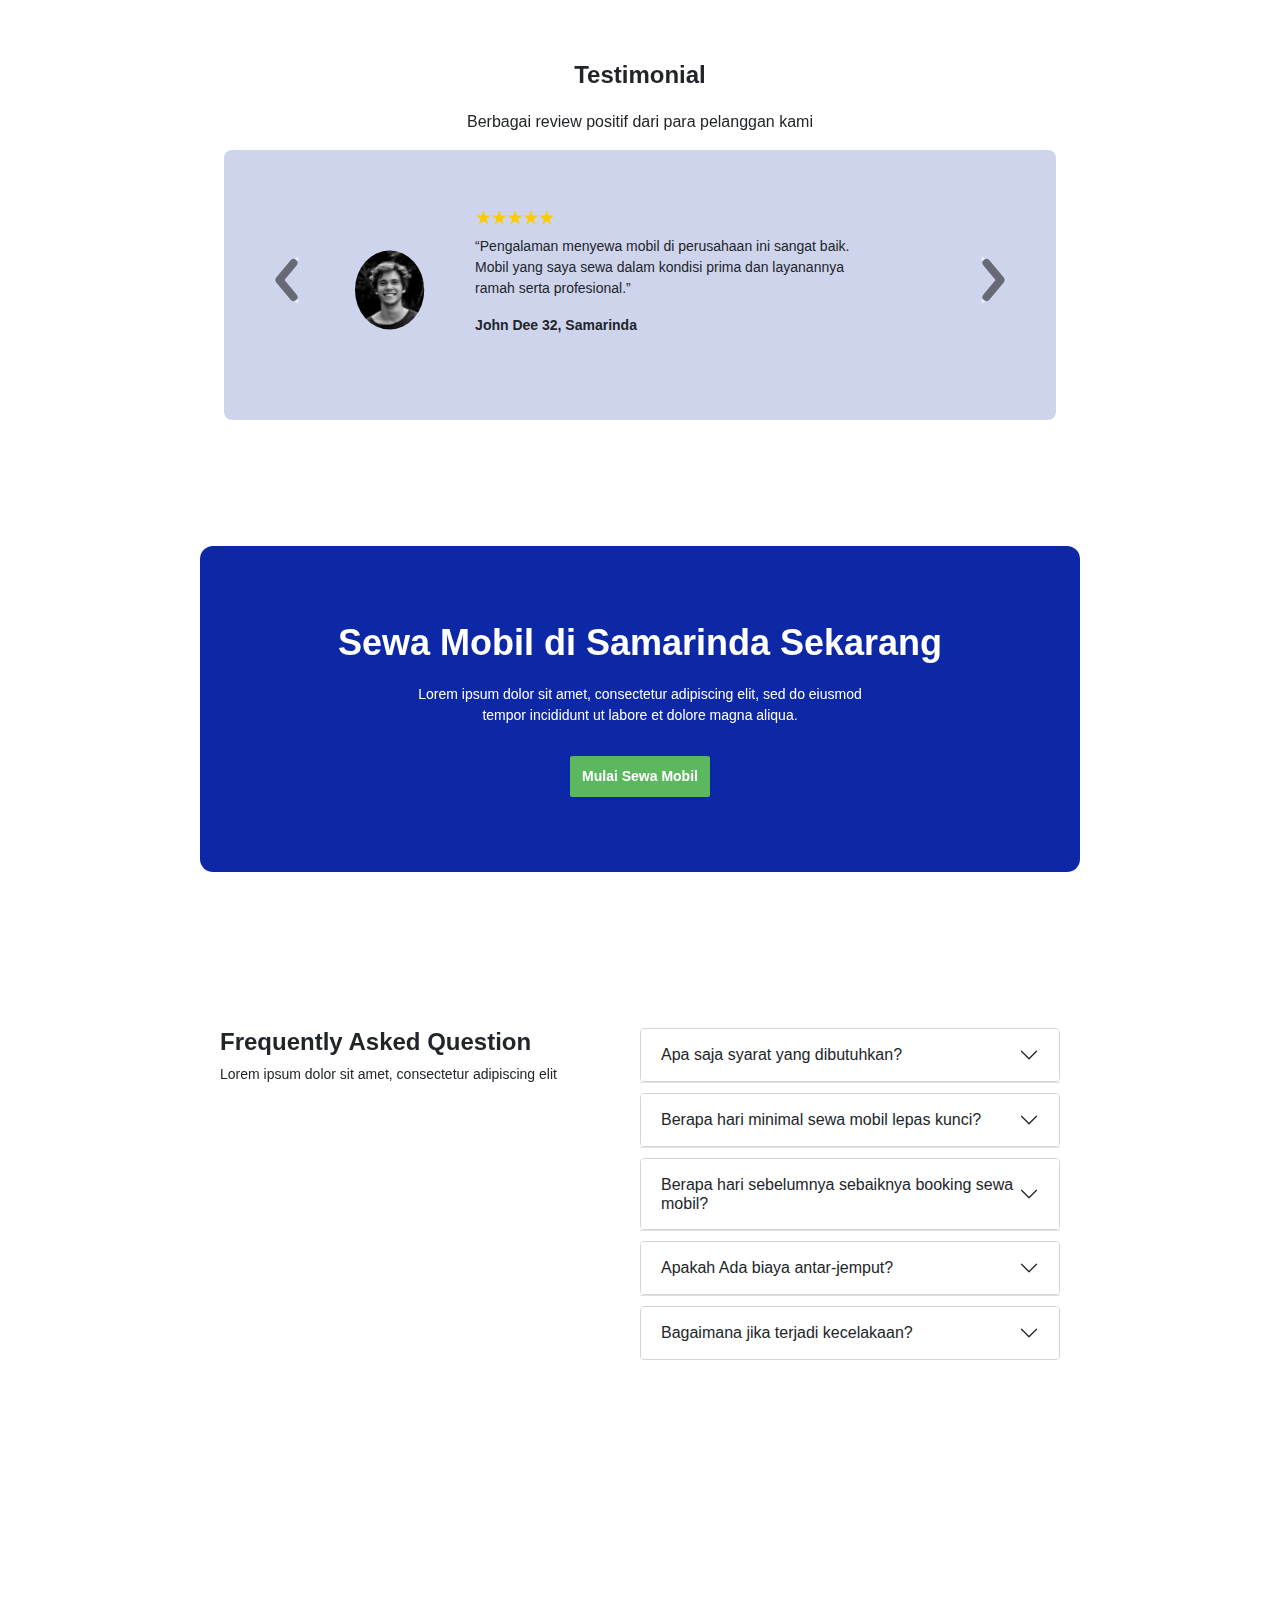
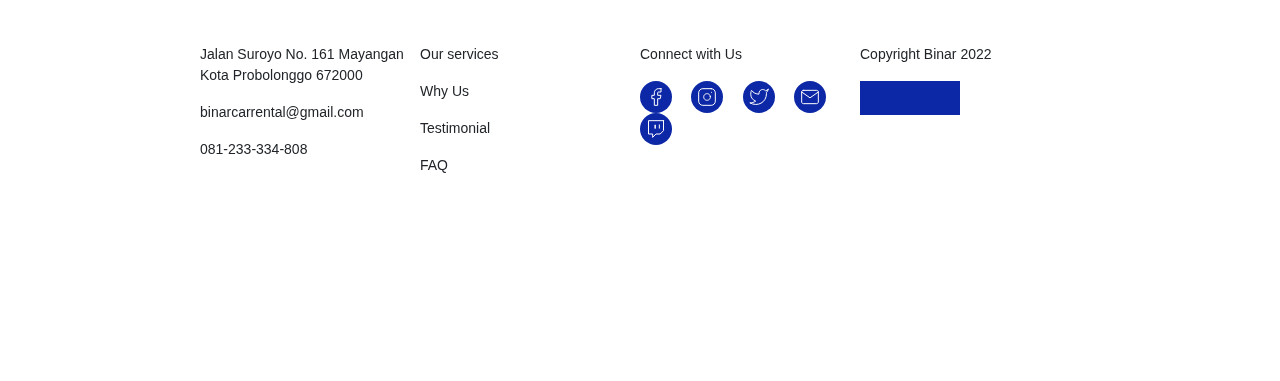
==== commit 4a47e999: "rata tengah why us section dan penambahan title serta icon halaman" ====
--- a/index.html
+++ b/index.html
@@ -3,7 +3,8 @@
 <head>
     <meta charset="UTF-8">
     <meta name="viewport" content="width=device-width, initial-scale=1.0">
-    <title>Document</title>
+    <title>Binar Rental Car</title>
+    <link rel="icon" href="assets/img/car.png">
     <link rel="stylesheet" href="assets/css/bootstrap.min.css">
     <link rel="stylesheet" href="assets/css/style.css">
     <link href="https://cdn.jsdelivr.net/npm/bootstrap@5.3.1/dist/css/bootstrap.min.css" rel="stylesheet" integrity="sha384-4bw+/aepP/YC94hEpVNVgiZdgIC5+VKNBQNGCHeKRQN+PtmoHDEXuppvnDJzQIu9" crossorigin="anonymous">
@@ -38,8 +39,8 @@
                 </div>
                 <div id="sidebar">
                     <div id="container-sidebar" class="none">
-                        <span id="cbr">
-                            <a href="#">CBR</a>
+                        <span id="bcr">
+                            <a href="#">BCR</a>
                         </span>
                         <span id="exit">
                             <button><img src="assets/img/fi_x.svg" width="24px" alt=""></button>
@@ -150,7 +151,7 @@
                             <img src="assets/img/img_photo.svg" alt="" width="70.22px">
                             <div class="testimonial-review">
                                 <img src="assets/img/Rate.svg" alt="" width="80px" height="16px">
-                                <p>“Pengalaman menyewa mobil di perusahaan ini sangat baik. Mobil yang saya sewa dalam kondisi prima dan layanannya ramah serta profesional. Satu-satunya alasan saya memberikan 4 bintang adalah karena sedikit keterlambatan saat proses pengantaran mobil. Meskipun begitu, saya masih akan merekomendasikan mereka kepada teman dan keluarga.”</p>
+                                <p>“Pengalaman menyewa mobil di perusahaan ini sangat baik. Mobil yang saya sewa dalam kondisi prima dan layanannya ramah serta profesional.”</p>
                                 <p><strong>John Dee 32, Samarinda</strong></p>
                             </div>
                         </div>
@@ -162,7 +163,7 @@
                         <img src="assets/img/img_photo.svg" alt="" width="70.22px">
                         <div class="testimonial-review">
                             <img src="assets/img/Rate.svg" alt="" width="80px" height="16px">
-                            <p>“Saya senang dengan pilihan mobil yang variatif dan kondisinya yang terawat dengan baik. Pemesanan online juga sangat mudah. Pada umumnya, pelayanannya memuaskan. Saya memberikan 4 bintang karena tarif sewa sedikit lebih tinggi daripada yang saya harapkan. Namun, kualitas yang didapatkan sebanding dengan harganya.”</p>
+                            <p>“Saya senang dengan pilihan mobil yang variatif dan kondisinya yang terawat dengan baik. Pemesanan online juga sangat mudah.”</p>
                             <p><strong>Rizky 22, Samarinda</strong></p>
                         </div>
                     </div>
@@ -174,7 +175,7 @@
                             <img src="assets/img/img_photo.svg" alt="" width="70.22px">
                             <div class="testimonial-review">
                                 <img src="assets/img/Rate.svg" alt="" width="80px" height="16px">
-                                <p>“Pertama kali mencoba layanan sewa mobil di sini dan saya cukup puas dengan pengalaman tersebut. Mobil yang disediakan dalam keadaan bersih dan terawat. Saya memberi 4 bintang karena saya rasa ada beberapa opsi tambahan yang bisa ditambahkan untuk memberikan nilai lebih kepada pelanggan.”</p>
+                                <p>“Pertama kali mencoba layanan sewa mobil di sini dan saya cukup puas dengan pengalaman tersebut. Mobil yang disediakan dalam keadaan bersih dan terawat. ”</p>
                                 <p><strong>Dian 24, Samarinda</strong></p>
                             </div>
                         </div>
--- a/assets/css/style.css
+++ b/assets/css/style.css
@@ -222,6 +222,7 @@
 #carouselExample .testimonial-content{
     display:flex;
     margin:auto;
+    padding-top:10px;
 }
 
 #carouselExample .testimonial-review{
@@ -260,12 +261,6 @@
     border-radius:8px;
 }
 
-/* .carousel-item div p{
-    margin:auto;
-    font-size:26px;
-    font-weight:700;
-    color:#AEB7E1;
-} */
 
 #started {
     height:326px;
@@ -416,6 +411,7 @@
         flex-wrap:wrap;
         padding:25px;
         height:800px;
+        margin:auto;
     }
 
     #main-image img{
@@ -430,6 +426,11 @@
     #why-us{
         padding:25px;
         margin: auto;
+    }
+
+    #why-us #card{
+        margin:auto;
+        width:100%;
     }
 
     #why-us h2, #why-us p{
@@ -440,6 +441,19 @@
         width:100vw;
         padding:25px;
         margin:100px auto;
+    }
+
+    #carouselExample .testimonial-review{
+        width:300px;
+    }
+
+    #carouselExample .testimonial-review p{
+        font-size:12px;
+    }
+
+    #carouselExample #image-testi{
+        width:10px;
+        display:inline-block;
     }
 
 
@@ -480,6 +494,7 @@
 
     #footer{
         margin:20px;
+        padding:20px;
     }
 
     #container-footer .connect{
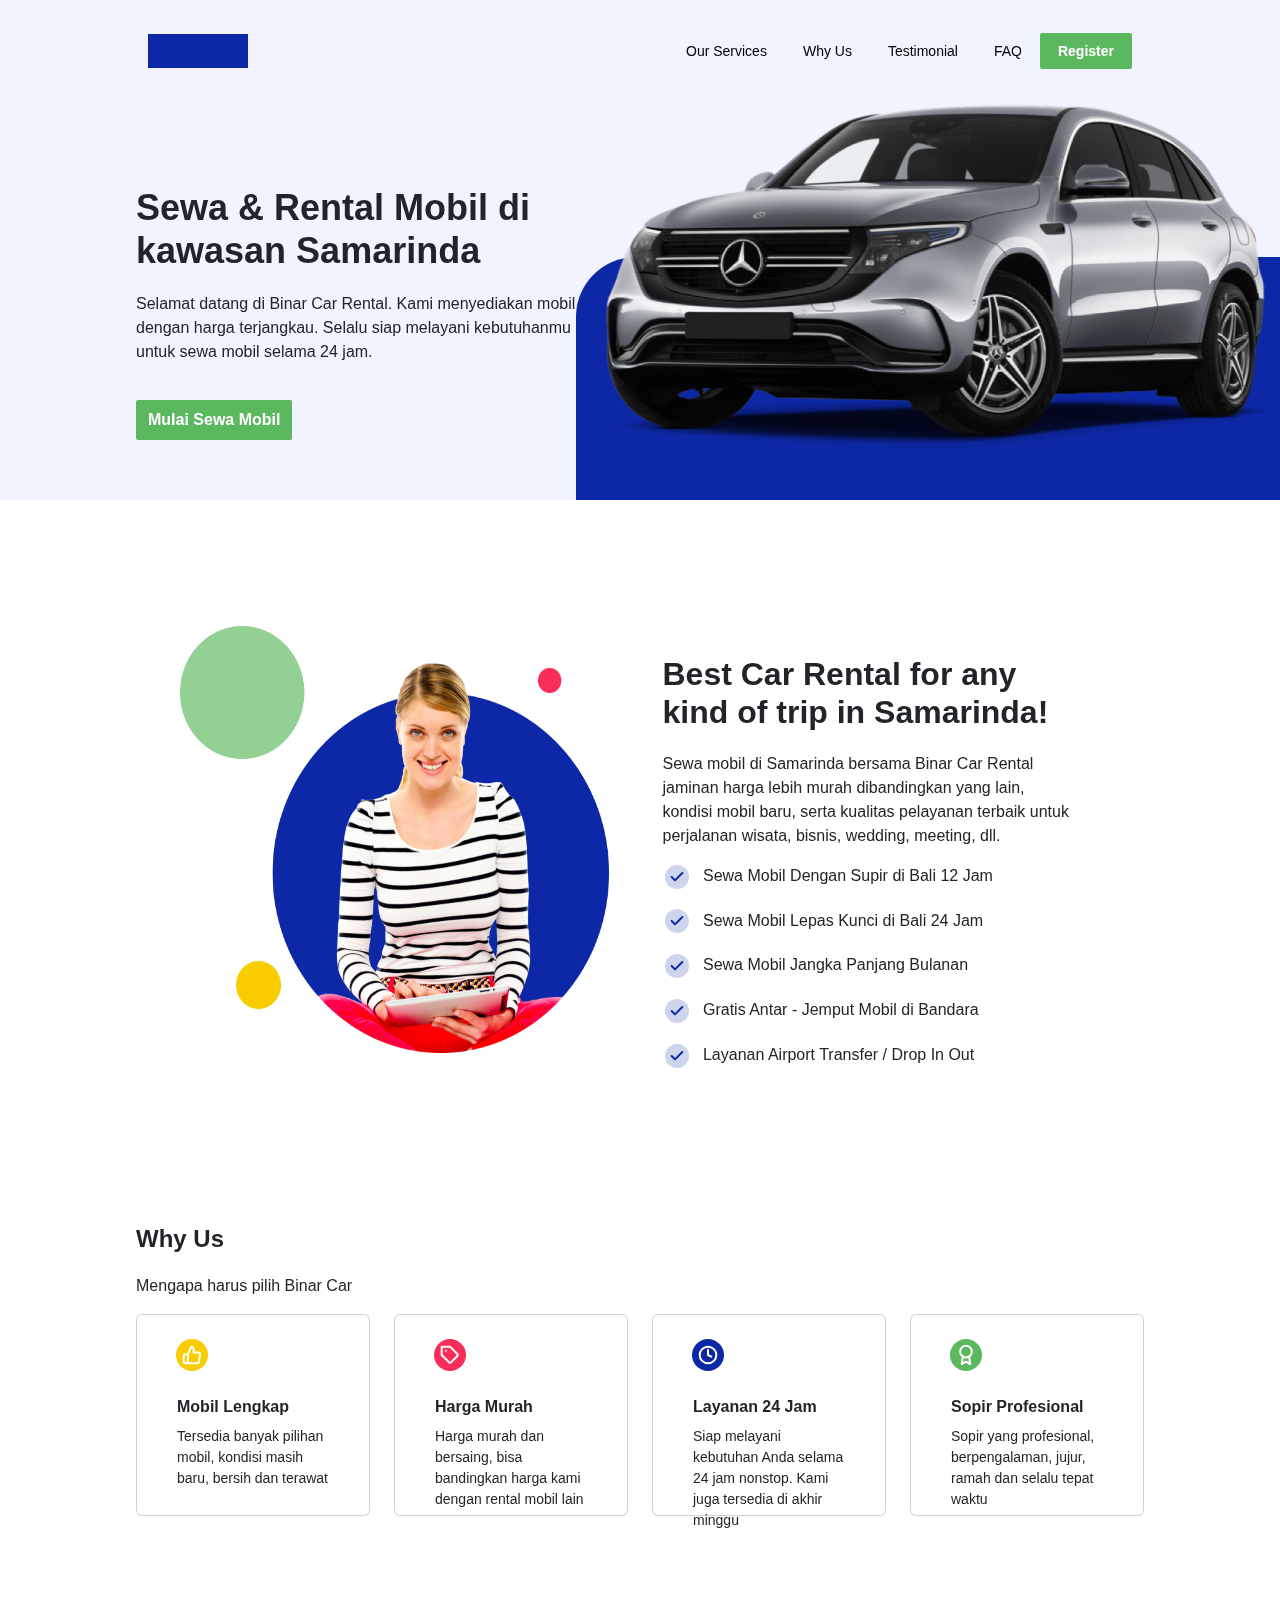
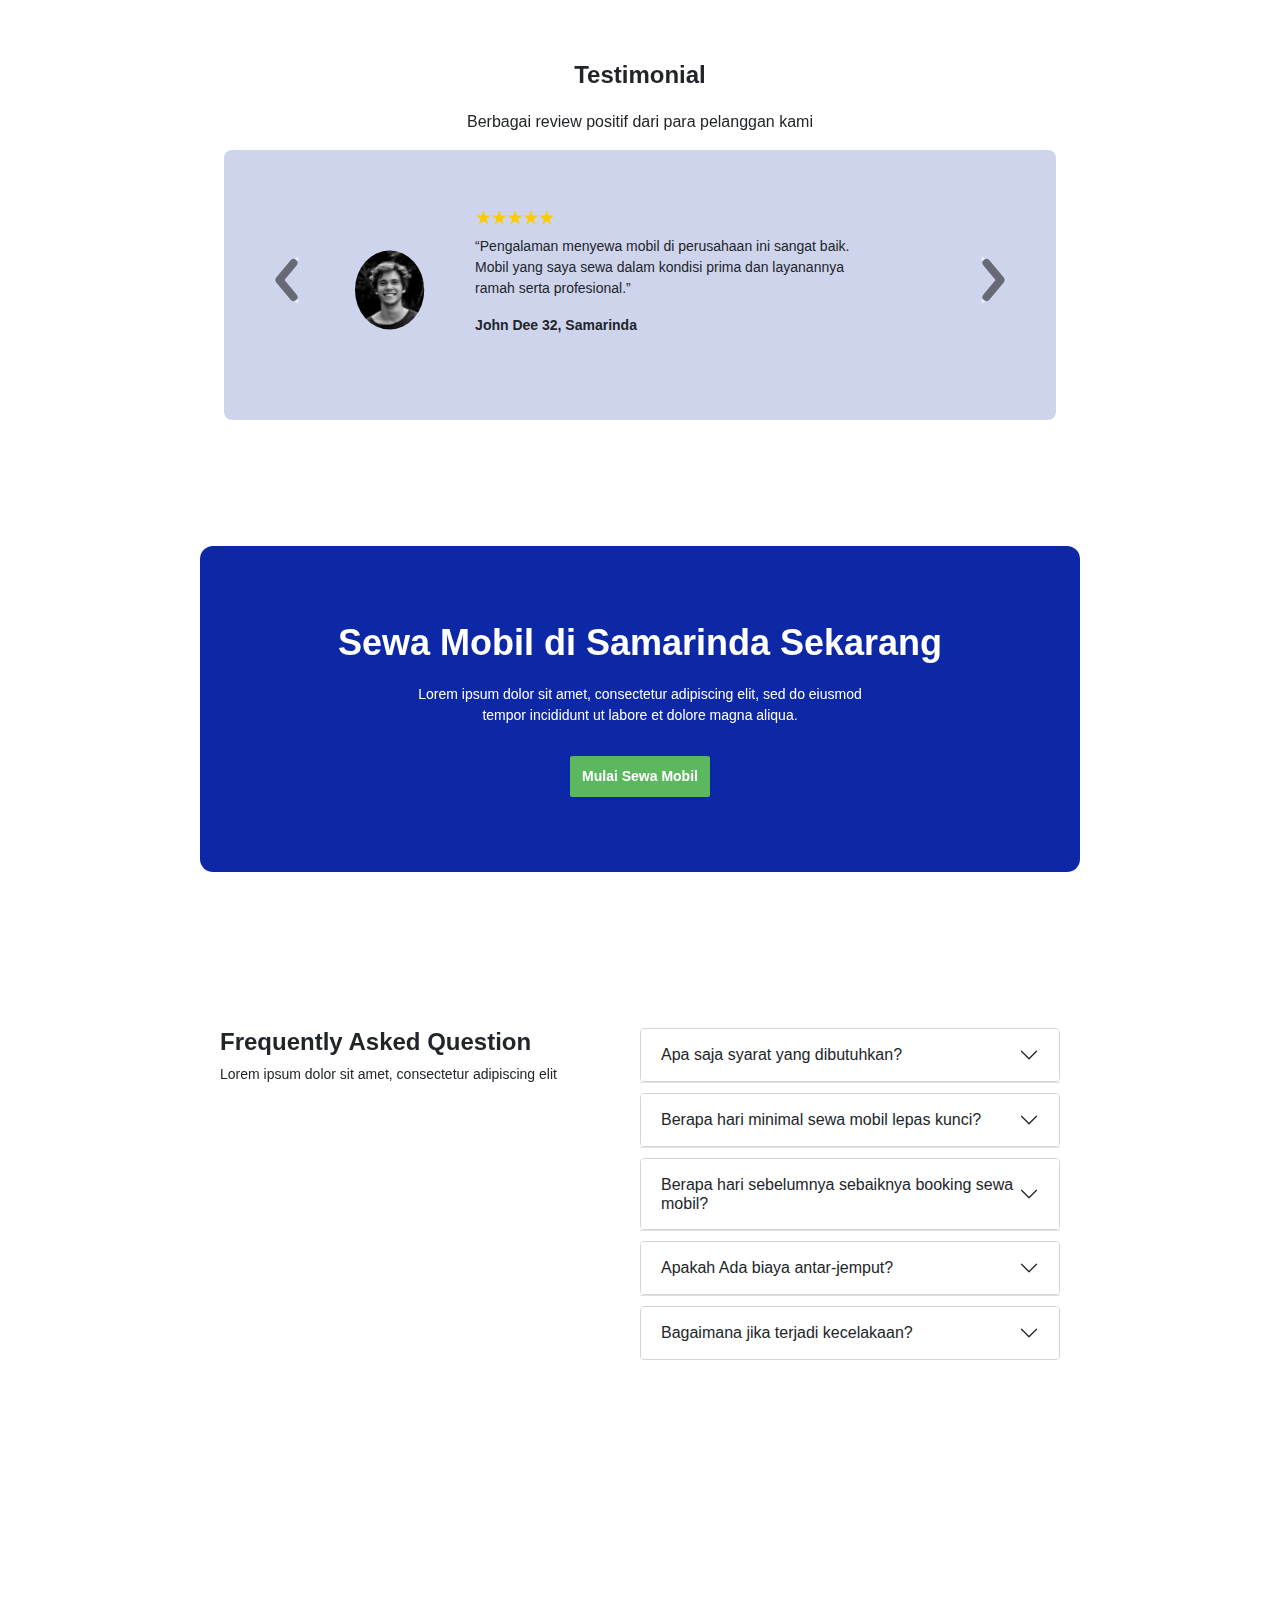
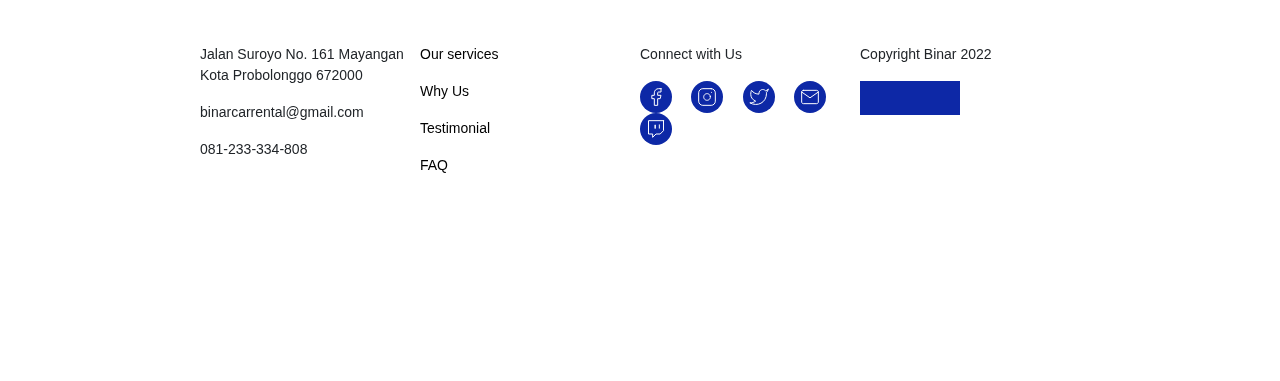
==== commit c7f2f29c: "penambahan link pada footer section" ====
--- a/index.html
+++ b/index.html
@@ -39,12 +39,33 @@
                 </div>
                 <div id="sidebar">
                     <div id="container-sidebar" class="none">
-                        <span id="bcr">
-                            <a href="#">BCR</a>
-                        </span>
-                        <span id="exit">
-                            <button><img src="assets/img/fi_x.svg" width="24px" alt=""></button>
-                        </span>
+                        <div>
+                            <span id="bcr">
+                                <a href="#">BCR</a>
+                            </span>
+                            <span id="exit">
+                                <button><img src="assets/img/fi_x.svg" width="24px" alt=""></button>
+                            </span>
+                        </div>
+                        <div id="sidebar-navigation">
+                            <ul class="navbar-nav ms-auto">
+                                <li class="nav-item">
+                                    <a class="nav-link active" aria-current="page" href="#main">Our Services</a>
+                                </li>
+                                <li class="nav-item ">
+                                    <a class="nav-link active" href="#why-us">Why Us</a>
+                                </li>
+                                <li class="nav-item ">
+                                    <a class="nav-link active" href="#testimonial">Testimonial</a>
+                                </li>
+                                <li class="nav-item ">
+                                    <a class="nav-link active" href="#fqa">FAQ</a>
+                                </li>
+                                <li class="nav-item sidebar-register">
+                                    <a class="nav-link active" href="#">Register</a>
+                                </li>
+                            </ul>
+                        </div>
                     </div>
                 </div>
             </div>
@@ -274,11 +295,19 @@
                 <p>binarcarrental@gmail.com</p>
                 <p>081-233-334-808</p>
             </div>
-            <div>
-                <p>Our services</p>
-                <p>Why Us</p>
-                <p>Testimonial</p>
-                <p>FAQ</p>
+            <div id="footer-link">
+                <p>
+                    <a href="#main">Our services</a>
+                </p>
+                <p>
+                    <a href="#why-us">Why Us</a>
+                </p>
+                <p>
+                    <a href="#testimonial">Testimonial</a>
+                </p>
+                <p>
+                    <a href="#fqa">FAQ</a>
+                </p>
             </div>
             <div class="connect">
                 <p>Connect with Us</p>
--- a/assets/css/style.css
+++ b/assets/css/style.css
@@ -4,6 +4,10 @@
     margin:0
     line-height:20px;
     /* border:1px solid black; */
+}
+
+body{
+    overflow-x:hidden;
 }
 
 #container-navigation{
@@ -56,6 +60,24 @@
     color: black;
 }
 
+#sidebar-navigation{
+    margin-top:20px;
+}
+
+#sidebar-navigation ul li a{
+    font-weight:300;
+    margin:5px 0;
+}
+
+#sidebar-navigation ul .sidebar-register a{
+    background-color:#5CB85F;
+    font-weight:700;
+    border-radius:2px;
+    padding:10px 20px;;
+    color:white;
+    display:inline-block;
+}
+
 #sidebar #exit{
     float:right;
 }
@@ -383,10 +405,12 @@
     display:inline-block;
 }
 
+#footer-link p a{
+    text-decoration:none;
+    color:black;
+}
+
 @media only screen and (max-width: 990px) {
-    body{
-        overflow-x:hidden;
-    }
 
     nav {
         margin-bottom:50px;
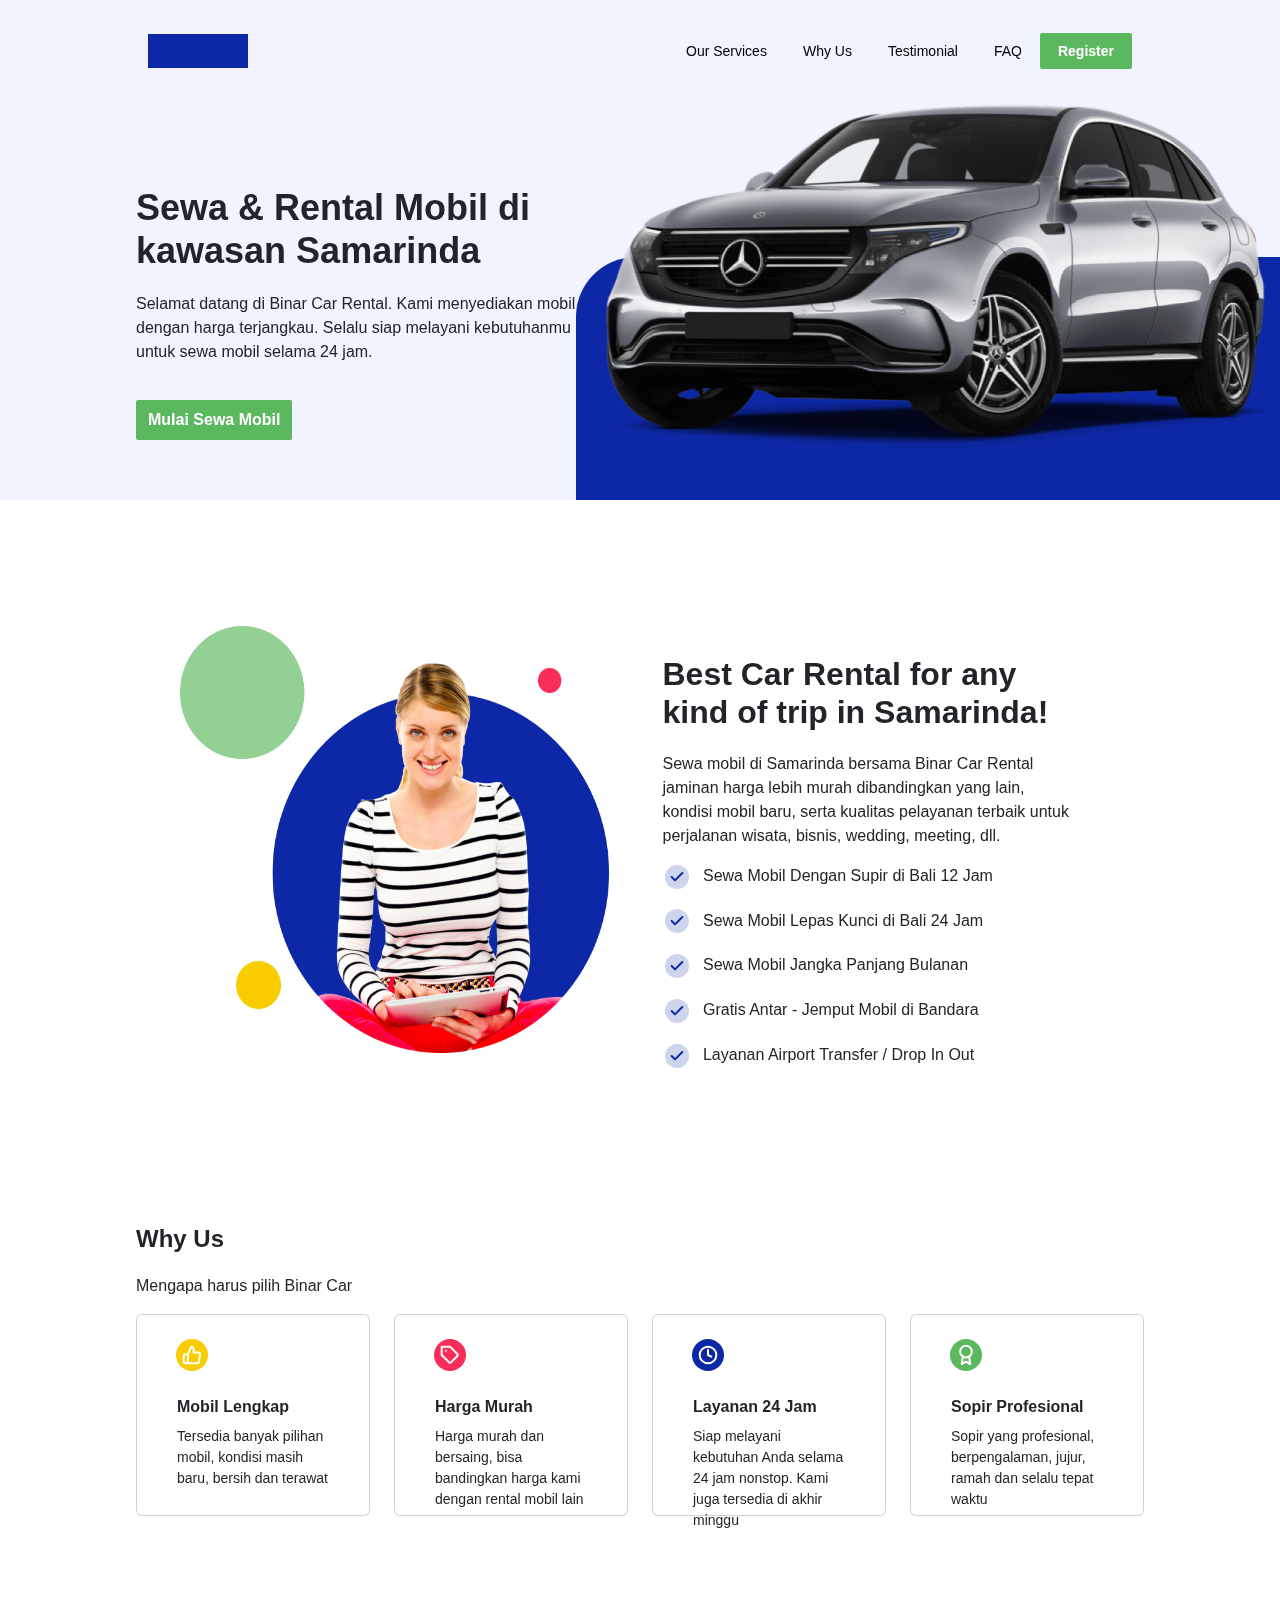
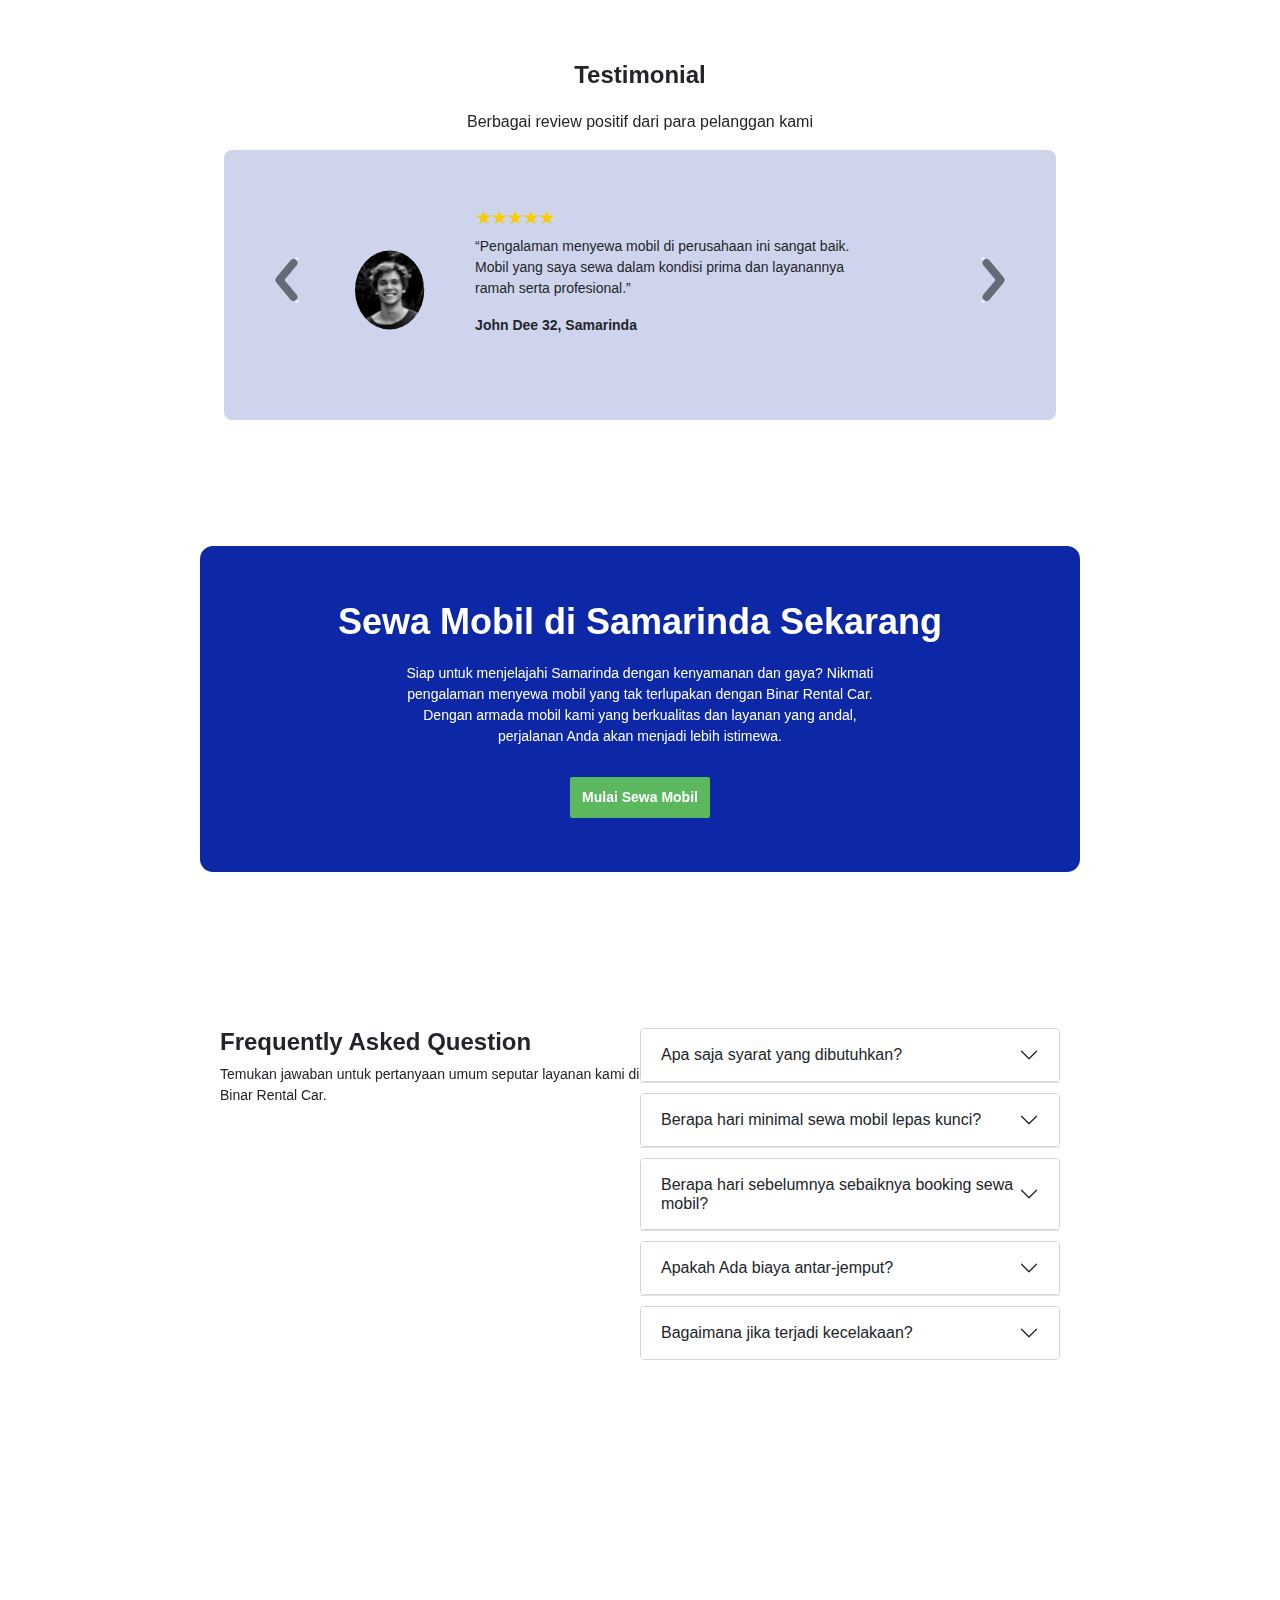
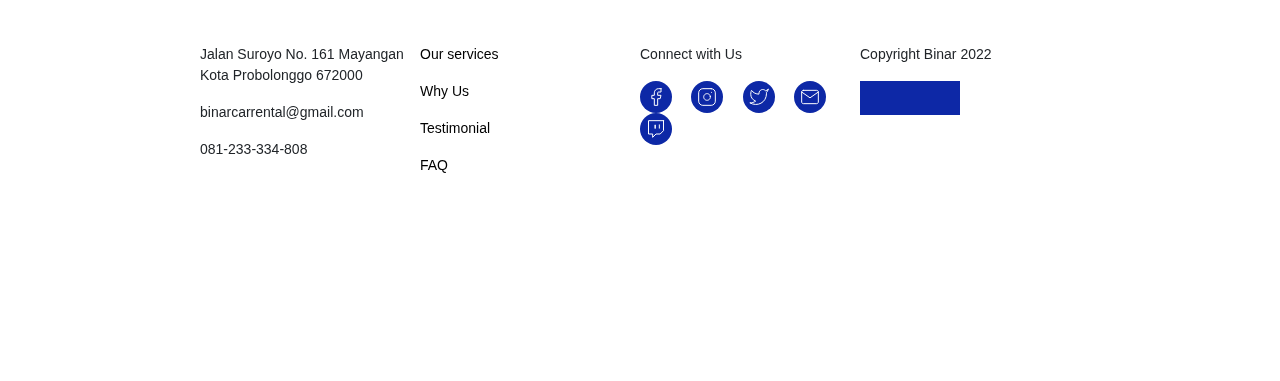
==== commit 91d1db52: "mengubah konten 'lorem ipsum...' pada faq dan get started section" ====
--- a/index.html
+++ b/index.html
@@ -219,7 +219,7 @@
         <div id="container-started">
             <div id="started-content">
                 <h2>Sewa Mobil di Samarinda Sekarang</h2>
-                <p>Lorem ipsum dolor sit amet, consectetur adipiscing elit, sed do eiusmod tempor incididunt ut labore et dolore magna aliqua. </p>
+                <p>Siap untuk menjelajahi Samarinda dengan kenyamanan dan gaya? Nikmati pengalaman menyewa mobil yang tak terlupakan dengan Binar Rental Car. Dengan armada mobil kami yang berkualitas dan layanan yang andal, perjalanan Anda akan menjadi lebih istimewa. </p>
                 <a id="rentcar" class="nav-link active" href="#">Mulai Sewa Mobil</a>
             </div>
         </div>
@@ -228,7 +228,7 @@
         <div id="container-fqa">
             <div id="left-fqa">
                 <h2>Frequently Asked Question</h2>
-                <p>Lorem ipsum dolor sit amet, consectetur adipiscing elit</p>
+                <p>Temukan jawaban untuk pertanyaan umum seputar layanan kami di Binar Rental Car.</p>
             </div>
             <div id="right-fqa" class="dropdown">
                 
